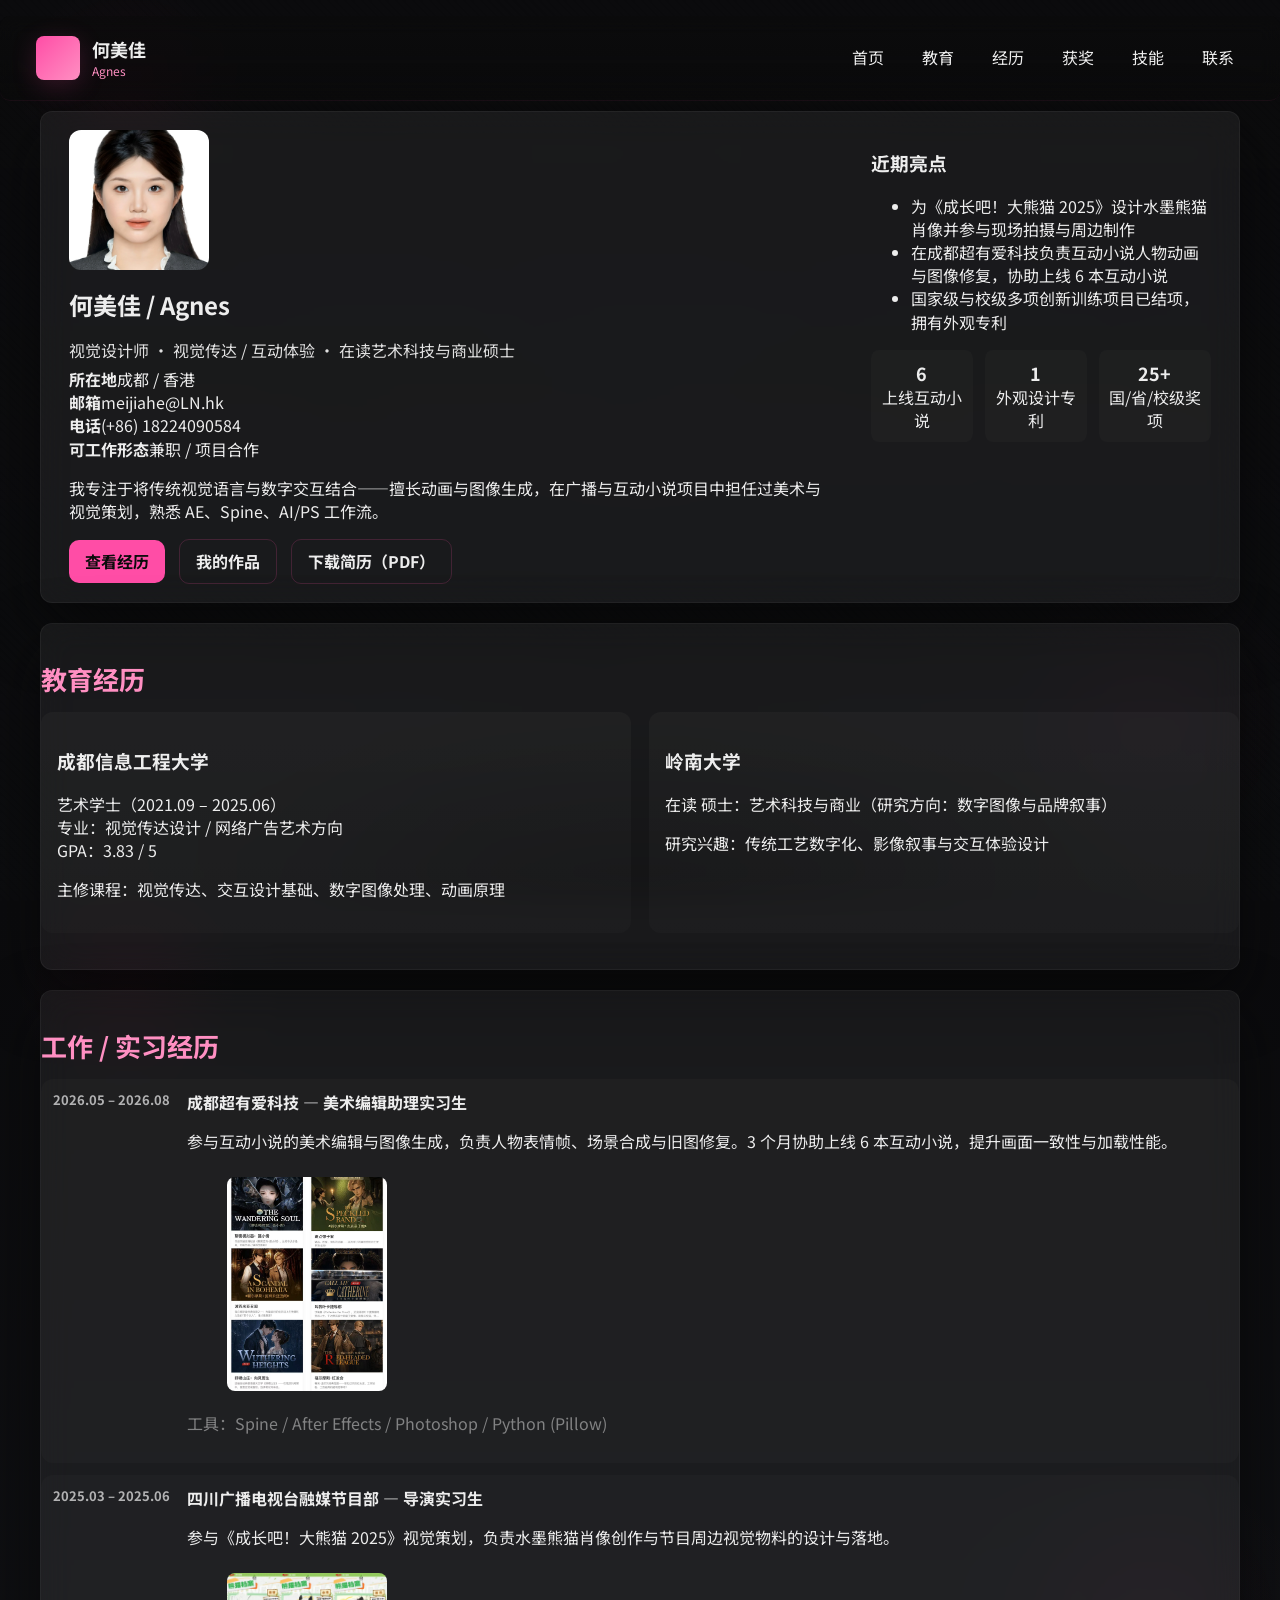
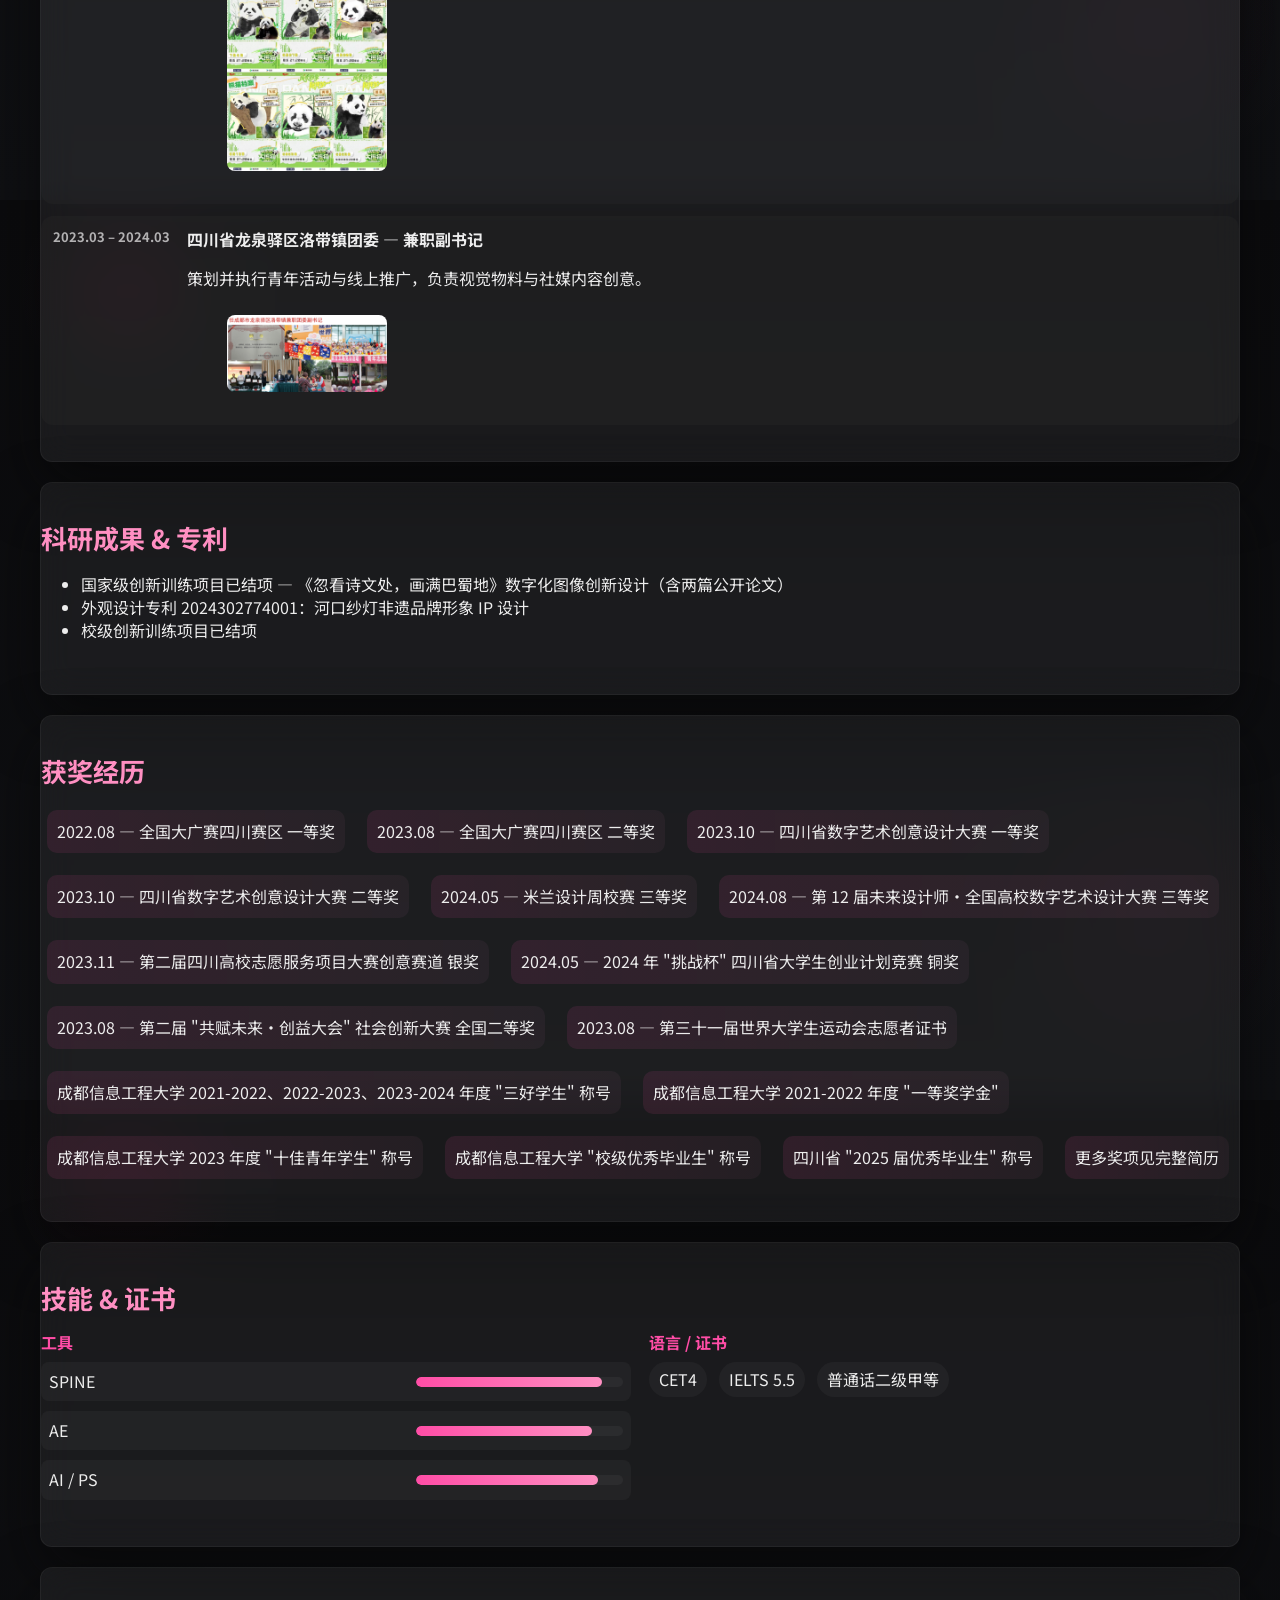
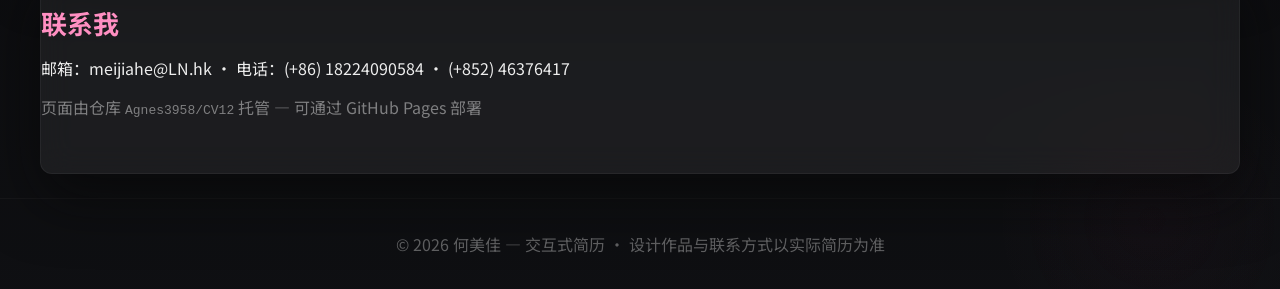
==== index.html @ 79cb4d9a "Update index.html" ====
<!doctype html>
<html lang="zh-CN">
<head>
  <meta charset="utf-8" />
  <meta name="viewport" content="width=device-width,initial-scale=1" />
  <title>何美佳 / Agnes — 交互式简历</title>
  <meta name="description" content="何美佳 / Agnes 的个人交互式简历网页" />
  <!-- Google Fonts: distinctive heading + Chinese-friendly body -->
  <link href="https://fonts.googleapis.com/css2?family=Playfair+Display:wght@400;700&family=Noto+Sans+SC:wght@300;400;700&display=swap" rel="stylesheet">
  <link rel="stylesheet" href="css/styles.css">
</head>
<body>
  <header class="site-header">
    <nav class="nav" id="topNav">
      <div class="brand">
        <div class="brand-mark"></div>
        <div class="brand-name">何美佳 <span class="sub">Agnes</span></div>
      </div>
      <ul class="nav-links">
        <li><a href="#hero">首页</a></li>
        <li><a href="#education">教育</a></li>
        <li><a href="#experience">经历</a></li>
        <li><a href="#awards">获奖</a></li>
        <li><a href="#skills">技能</a></li>
        <li><a href="#contact">联系</a></li>
      </ul>
    </nav>
  </header>

  <main>
    <!-- HERO / PROFILE -->
    <section id="hero" class="hero container">
      <div class="hero-left profile-card">
        <div class="avatar-wrap">
        <picture> <source srcset="assets/images/IMG_1559.JPG" type="image/jpeg"> <img src="assets/images/IMG_1559.JPG" alt="何美佳 头像" style="width:140px;height:140px;object-fit:cover;border-radius:12px;display:block;" loading="lazy"> </picture>  
        </div>

        <div class="profile-info">
          <h1 class="reveal-hero">何美佳 <span class="eng">/ Agnes</span></h1>
          <p class="lead">视觉设计师 · 视觉传达 / 互动体验 · 在读艺术科技与商业硕士</p>

          <div class="quick-facts">
            <div><strong>所在地</strong><span>成都 / 香港</span></div>
            <div><strong>邮箱</strong><span>meijiahe@LN.hk</span></div>
            <div><strong>电话</strong><span>(+86) 18224090584</span></div>
            <div><strong>可工作形态</strong><span>兼职 / 项目合作</span></div>
          </div>

          <p class="summary">我专注于将传统视觉语言与数字交互结合——擅长动画与图像生成，在广播与互动小说项目中担任过美术与视觉策划，熟悉 AE、Spine、AI/PS 工作流。</p>

          <div class="cta">
            <a href="#experience" class="btn">查看经历</a>
            <a href="#projects" class="btn btn-ghost">我的作品</a>
            <a class="btn btn-ghost" href="assets/何美佳_CV.pdf" download>下载简历（PDF）</a>
          </div>
        </div>
      </div>

      <div class="hero-right highlights">
        <div class="highlight-card">
          <h3>近期亮点</h3>
          <ul>
            <li>为《成长吧！大熊猫 2025》设计水墨熊猫肖像并参与现场拍摄与周边制作</li>
            <li>在成都超有爱科技负责互动小说人物动画与图像修复，协助上线 6 本互动小说</li>
            <li>国家级与校级多项创新训练项目已结项，拥有外观专利</li>
          </ul>
        </div>

        <div class="metrics">
          <div class="metric"><div class="num">6</div><div class="label">上线互动小说</div></div>
          <div class="metric"><div class="num">1</div><div class="label">外观设计专利</div></div>
          <div class="metric"><div class="num">25+</div><div class="label">国/省/校级奖项</div></div>
        </div>
      </div>
    </section>

    <!-- Education -->
    <section id="education" class="section container reveal">
      <h2>教育经历</h2>
      <div class="grid-2">
        <article class="card">
          <h3>成都信息工程大学</h3>
          <p>艺术学士（2021.09 – 2025.06）<br>专业：视觉传达设计 / 网络广告艺术方向<br>GPA：3.83 / 5</p>
          <p>主修课程：视觉传达、交互设计基础、数字图像处理、动画原理</p>
        </article>

        <article class="card">
          <h3>岭南大学</h3>
          <p>在读 硕士：艺术科技与商业（研究方向：数字图像与品牌叙事）</p>
          <p>研究兴趣：传统工艺数字化、影像叙事与交互体验设计</p>
        </article>
      </div>
    </section>

    <!-- Experience -->
    <section id="experience" class="section container reveal">
      <h2>工作 / 实习经历</h2>
      <div class="timeline">
        <div class="timeline-item">
          <div class="time">2026.05 – 2026.08</div>
          <div class="content">
            <h4>成都超有爱科技 — 美术编辑助理实习生</h4>
            <p>参与互动小说的美术编辑与图像生成，负责人物表情帧、场景合成与旧图修复。3 个月协助上线 6 本互动小说，提升画面一致性与加载性能。</p>
            <figure class="thumb"><img src="assets/images/互动小说.jpg" alt="互动小说展示图"></figure>
            <p class="muted">工具：Spine / After Effects / Photoshop / Python (Pillow)</p>
          </div>
        </div>

        <div class="timeline-item">
          <div class="time">2025.03 – 2025.06</div>
          <div class="content">
            <h4>四川广播电视台融媒节目部 — 导演实习生</h4>
            <p>参与《成长吧！大熊猫 2025》视觉策划，负责水墨熊猫肖像创作与节目周边视觉物料的设计与落地。</p>
            <figure class="thumb"><img src="assets/images/部分宣传图.JPG" alt="水墨熊猫展示图"></figure>
          </div>
        </div>

        <div class="timeline-item">
          <div class="time">2023.03 – 2024.03</div>
          <div class="content">
            <h4>四川省龙泉驿区洛带镇团委 — 兼职副书记</h4>
            <p>策划并执行青年活动与线上推广，负责视觉物料与社媒内容创意。</p>
            <figure class="thumb"><img src="assets/images/awards/龙泉驿区兼职团委副书记.png" alt="工作展示图"></figure>
          </div>
        </div>
      </div>
    </section>

    <!-- Research & Patents -->
    <section id="research" class="section container reveal">
      <h2>科研成果 & 专利</h2>
      <ul>
        <li>国家级创新训练项目已结项 — 《忽看诗文处，画满巴蜀地》数字化图像创新设计（含两篇公开论文）</li>
        <li>外观设计专利 2024302774001：河口纱灯非遗品牌形象 IP 设计</li>
        <li>校级创新训练项目已结项</li>
      </ul>
    </section>

    <!-- Awards -->
    <section id="awards" class="section container reveal">
      <h2>获奖经历</h2>
      <div class="awards-grid"> 
        <div class="award" data-img="assets/images/awards/awards-大广赛一等奖证书.jpg" tabindex="0"> 2022.08 — 全国大广赛四川赛区 一等奖 <div class="award-tooltip" aria-hidden="true"><img src="" alt="大广赛一等奖证书" loading="lazy"></div> </div> 
        <div class="award" data-img="assets/images/awards/awards-大广赛二等奖.jpg" tabindex="0"> 2023.08 — 全国大广赛四川赛区 二等奖 <div class="award-tooltip" aria-hidden="true"><img src="" alt="大广赛二等奖" loading="lazy"></div> </div>
        <div class="award" data-img="assets/images/awards/awards-四川省数字艺术大赛一等奖.jpg" tabindex="0"> 2023.10 — 四川省数字艺术创意设计大赛 一等奖 <div class="award-tooltip" aria-hidden="true"><img src="" alt="四川省数字艺术大赛一等奖" loading="lazy"></div> </div> 
        <div class="award" data-img="assets/images/awards/awards-四川省数字艺术大赛二等奖.jpg" tabindex="0"> 2023.10 — 四川省数字艺术创意设计大赛 二等奖 <div class="award-tooltip" aria-hidden="true"><img src="" alt="四川省数字艺术大赛二等奖" loading="lazy"></div> </div> 
        <div class="award" data-img="assets/images/awards/awards-米兰设计周.jpg" tabindex="0"> 2024.05 — 米兰设计周校赛 三等奖 <div class="award-tooltip" aria-hidden="true"><img src="" alt="米兰设计周 三等奖" loading="lazy"></div> </div> 
        <div class="award" data-img="assets/images/awards/awards-NCDA.jpg" tabindex="0"> 2024.08 — 第 12 届未来设计师・全国高校数字艺术设计大赛 三等奖 <div class="award-tooltip" aria-hidden="true"><img src="" alt="未来设计师 大赛证书" loading="lazy"></div> </div> 
        <div class="award" data-img="assets/images/awards/awards-志愿服务比赛.jpg" tabindex="0"> 2023.11 — 第二届四川高校志愿服务项目大赛创意赛道 银奖 <div class="award-tooltip" aria-hidden="true"><img src="" alt="志愿服务比赛" loading="lazy"></div> </div> 
        <div class="award" data-img="assets/images/awards/awards-2024 年 挑战杯.jpg" tabindex="0"> 2024.05 — 2024 年 "挑战杯" 四川省大学生创业计划竞赛 铜奖 <div class="award-tooltip" aria-hidden="true"><img src="" alt="挑战杯 铜奖" loading="lazy"></div> </div> 
        <div class="award" data-img="assets/images/awards/awards-第二届 共赋未来・创益大会 社会创新大赛.png" tabindex="0"> 2023.08 — 第二届 "共赋未来・创益大会" 社会创新大赛 全国二等奖 <div class="award-tooltip" aria-hidden="true"><img src="" alt="共赋未来 创益大会" loading="lazy"></div> </div> 
        <div class="award" data-img="assets/images/awards/awards-第三十一届世界大学生运动会志愿者证书.jpg" tabindex="0"> 2023.08 — 第三十一届世界大学生运动会志愿者证书 <div class="award-tooltip" aria-hidden="true"><img src="" alt="世界大学生运动会 志愿者证书" loading="lazy"></div> </div> 
        <div class="award" data-img="assets/images/awards/awards-2021-2022三好学生.jpg" tabindex="0"> 成都信息工程大学 2021-2022、2022-2023、2023-2024 年度 "三好学生" 称号 <div class="award-tooltip" aria-hidden="true"><img src="" alt="三好学生 证书" loading="lazy"></div> </div> 
        <div class="award" data-img="assets/images/awards/awards-2021-2022一等奖学金.jpg" tabindex="0"> 成都信息工程大学 2021-2022 年度 "一等奖学金" <div class="award-tooltip" aria-hidden="true"><img src="" alt="一等奖学金 证书" loading="lazy"></div> </div> 
        <div class="award" data-img="assets/images/awards/awards-青春榜样.jpg" tabindex="0"> 成都信息工程大学 2023 年度 "十佳青年学生" 称号 <div class="award-tooltip" aria-hidden="true"><img src="" alt="十佳青年学生" loading="lazy"></div> </div> 
        <div class="award" data-img="assets/images/awards/校级优秀毕业生.jpg" tabindex="0"> 成都信息工程大学 "校级优秀毕业生" 称号 <div class="award-tooltip" aria-hidden="true"><img src="" alt="校级优秀毕业生" loading="lazy"></div> </div> 
        <div class="award" data-img="assets/images/awards/awards-四川省优秀大学毕业生.jpg" tabindex="0"> 四川省 "2025 届优秀毕业生" 称号 <div class="award-tooltip" aria-hidden="true"><img src="" alt="四川省优秀毕业生" loading="lazy"></div> </div> 
        <div class="award">更多奖项见完整简历</div> </div>
      </div>
    </section>

    <!-- Skills -->
    <section id="skills" class="section container reveal">
      <h2>技能 & 证书</h2>
      <div class="skills">
        <div class="skill">
          <div class="skill-header"><span>工具</span></div>
          <div class="skill-list">
            <div class="skill-item">SPINE <div class="bar" data-value="90"></div></div>
            <div class="skill-item">AE <div class="bar" data-value="85"></div></div>
            <div class="skill-item">AI / PS <div class="bar" data-value="88"></div></div>
          </div>
        </div>

        <div class="skill">
          <div class="skill-header"><span>语言 / 证书</span></div>
          <div class="skill-list tags">
            <span class="tag">CET4</span>
            <span class="tag">IELTS 5.5</span>
            <span class="tag">普通话二级甲等</span>
          </div>
        </div>
      </div>
    </section>

    <!-- Contact -->
    <section id="contact" class="section container reveal">
      <h2>联系我</h2>
      <p>邮箱：meijiahe@LN.hk • 电话：(+86) 18224090584 • (+852) 46376417</p>
      <p class="muted">页面由仓库 <code>Agnes3958/CV12</code> 托管 — 可通过 GitHub Pages 部署</p>
    </section>
  </main>

  <footer class="site-footer">
    <p>© 2026 何美佳 — 交互式简历 · 设计作品与联系方式以实际简历为准</p>
  </footer>

  <script src="js/main.js"></script>
</body>
</html>
---- css/styles.css ----
/* styles.css — base styles for Agnes3958/CV12 interactive resume
   Colors: 黑粉撞色主调
   Updated: Reduce large whitespace and stabilize timeline/section layout
*/
:root{
  /* base colors */
  --bg: linear-gradient(180deg,#0b0b0d 0%, #0f1013 100%);
  --pink:#FF4DA6;
  --pink-2:#FF8FC2;
  --muted:#EDEDED;
  --surface:rgba(15,15,15,0.55);
  --gap:18px; /* reduced gap */
  --container-width:1200px;
  /* intensified glass variables kept */
  --glass-blur: 16px;
  --glass-opacity: 0.06;
  --noise-opacity: 0.12;
  --vignette-alpha: 0.55;
}
*{box-sizing:border-box}
html,body{height:100%}
body{
  margin:0;
  font-family:'Noto Sans SC',system-ui,-apple-system,Segoe UI,Roboto,"Helvetica Neue",Arial;
  background: var(--bg), radial-gradient(circle at 10% 10%, rgba(255,77,166,0.035), transparent 8%), radial-gradient(circle at 90% 80%, rgba(255,143,194,0.025), transparent 12%);
  color:var(--muted);
  -webkit-font-smoothing:antialiased;
  -moz-osx-font-smoothing:grayscale;
  line-height:1.45;
  background-blend-mode:overlay,screen;
}
body::after{
  content:'';position:fixed;inset:0;pointer-events:none;z-index:0;
  background: radial-gradient(60% 50% at 50% 45%, rgba(255,255,255,0.02), transparent 30%),
              radial-gradient(100% 60% at 50% 100%, rgba(0,0,0,var(--vignette-alpha)), transparent 40%),
              linear-gradient(180deg, rgba(11,11,11,0.14), rgba(11,11,11,0.34));
  mix-blend-mode:overlay;opacity:1;
}
body::before{
  content:'';position:fixed;inset:0;pointer-events:none;z-index:1;
  background-image:repeating-linear-gradient(45deg, rgba(255,255,255,var(--noise-opacity)) 0 1px, transparent 1px 6px);
  opacity:0.98;mix-blend-mode:overlay;filter:blur(0.8px);
}
/* reduce overall container spacing to avoid long gaps */
.container{
  max-width:var(--container-width);margin:20px auto;padding:28px;position:relative;z-index:2;
  background: rgba(255,255,255,var(--glass-opacity));
  -webkit-backdrop-filter: blur(var(--glass-blur));
  backdrop-filter: blur(var(--glass-blur));
  border: 1px solid rgba(255,255,255,0.05);
  border-radius:12px;
  box-shadow: 0 24px 60px rgba(7,7,7,0.60);
}
.site-header{position:sticky;top:16px;z-index:30;background:linear-gradient(180deg,rgba(11,11,11,0.56),rgba(11,11,11,0.36));-webkit-backdrop-filter: blur(10px);backdrop-filter: blur(10px);border-bottom:1px solid rgba(255,77,166,0.06);margin:6px 0;border-radius:10px;padding:8px 12px}
.nav{display:flex;align-items:center;justify-content:space-between;padding:12px 24px}
.brand{display:flex;align-items:center;gap:12px}
.brand-mark{width:44px;height:44px;border-radius:8px;background:linear-gradient(135deg,var(--pink),var(--pink-2));box-shadow:0 6px 26px rgba(255,77,166,0.18)}
.brand-name{font-weight:700;font-size:18px}
.brand .sub{display:block;font-size:12px;color:var(--pink-2);font-weight:400}
.nav-links{display:flex;gap:18px;list-style:none;margin:0;padding:0}
.nav-links a{color:var(--muted);text-decoration:none;padding:8px 10px;border-radius:6px}
.nav-links a:hover, .nav-links a:focus{background:rgba(255,77,166,0.10);color:var(--pink)}
.hero{display:flex;align-items:flex-start;gap:36px;padding-top:18px;padding-bottom:18px}
.hero-left{flex:1}
.hero-right{width:340px;flex:0 0 340px}
.hero-right .highlight-card{margin-bottom:14px}
.hero-right .metrics{display:flex;gap:12px;justify-content:space-between}
.hero-right .metric{background:rgba(255,255,255,0.02);padding:10px;border-radius:8px;text-align:center}
.hero-right .metric .num{font-weight:700;font-size:18px}
.avatar-wrap{margin-bottom:12px}
.avatar-placeholder{width:140px;height:140px;border-radius:12px;display:flex;align-items:center;justify-content:center;background:linear-gradient(135deg,#222,#111);color:#fff;font-weight:700;font-size:32px;box-shadow:0 12px 36px rgba(0,0,0,0.45);border:1px solid rgba(255,255,255,0.04)}
.profile-info h1{margin:0 0 8px}
.lead{color:rgba(237,237,237,0.95);margin-bottom:6px}
.meta{color:rgba(237,237,237,0.72);font-size:14px}
.cta{margin-top:12px}
.btn{display:inline-block;margin-right:10px;padding:10px 16px;border-radius:10px;background:var(--pink);color:#0B0B0B;text-decoration:none;font-weight:700}
.btn-ghost{background:transparent;border:1px solid rgba(255,77,166,0.18);color:var(--muted)}
.section{padding:36px 0;border-top:1px solid rgba(255,255,255,0.035)}
h2{font-size:26px;margin:0 0 14px;color:var(--pink-2)}
.grid-2{display:grid;grid-template-columns:1fr 1fr;gap:18px}
.card{background:linear-gradient(180deg,rgba(255,255,255,0.03),rgba(255,255,255,0.014));padding:16px;border-radius:12px}
.timeline{display:flex;flex-direction:column;gap:12px}
.timeline-item{display:flex;gap:14px;padding:12px;border-radius:12px;background:rgba(255,255,255,0.02);align-items:flex-start}
.time{width:120px;color:rgba(255,255,255,0.66);font-weight:700;font-size:13px}
.content h4{margin:0 0 8px;color:var(--muted)}
.thumb img{width:160px;border-radius:8px;margin-top:8px}
.awards-grid{display:flex;flex-wrap:wrap;gap:10px}
.award{background:linear-gradient(90deg,rgba(255,77,166,0.10),rgba(255,143,194,0.05));padding:10px;border-radius:10px;color:var(--muted)}
.skills{display:flex;gap:18px;flex-wrap:wrap}
.skill{flex:1;min-width:200px}
.skill-header{font-weight:700;color:var(--pink);margin-bottom:8px}
.skill-item{margin-bottom:10px;background:rgba(255,255,255,0.04);padding:8px;border-radius:8px;display:flex;align-items:center;justify-content:space-between}
.skill-item .bar{width:36%;height:10px;background:rgba(255,255,255,0.04);border-radius:6px;overflow:hidden;position:relative}
.skill-item .bar::after{content:'';position:absolute;left:0;top:0;height:100%;width:0;background:linear-gradient(90deg,var(--pink),var(--pink-2));border-radius:6px;transition:width 800ms cubic-bezier(.2,.9,.2,1)}
.tags .tag{display:inline-block;padding:6px 10px;border-radius:999px;background:rgba(255,255,255,0.04);margin-right:8px;color:var(--muted)}
.muted{color:rgba(255,255,255,0.44)}
.site-footer{padding:18px;text-align:center;color:rgba(255,255,255,0.34);border-top:1px solid rgba(255,255,255,0.035);margin-top:24px}
/* reveal animation */
.reveal{opacity:0;transform:translateY(16px);transition:opacity 600ms ease,transform 600ms ease}
.reveal.visible{opacity:1;transform:none}
/* timeline content: avoid being forced to huge inline maxHeight
   (we cap JS-driven heights and set safe defaults here) */
.timeline-item .content{overflow:visible;max-height:none}
.timeline-item .content.expanded{max-height:none}
/* responsive: performance-friendly fallbacks */
@media(max-width:900px){
  .hero{flex-direction:column-reverse}
  .hero-right{width:220px}
  .grid-2{grid-template-columns:1fr}
  .nav-links{display:none}
  .container{ -webkit-backdrop-filter: blur(10px); backdrop-filter: blur(10px); padding:28px }
  body::before{ opacity:0.7 }
}
@media(max-width:600px){
  h1{font-size:32px}
  .hero-right{width:160px}
  .container{ -webkit-backdrop-filter: blur(4px); backdrop-filter: blur(4px); padding:20px }
  body::before{ display:none }
  body::after{ background: radial-gradient(60% 50% at 50% 45%, rgba(255,255,255,0.01), transparent 30%), radial-gradient(100% 60% at 50% 100%, rgba(0,0,0,0.36), transparent 40%), linear-gradient(180deg, rgba(11,11,11,0.10), rgba(11,11,11,0.20)); }
}
@media (prefers-reduced-motion: reduce){
  .reveal{transition:none}
}
.avatar-wrap{margin-bottom:18px}
.avatar-placeholder{
  width:160px;height:160px;border-radius:12px;
  display:flex;align-items:center;justify-content:center;
  background:linear-gradient(135deg,#222,#111);
  color:#fff;font-weight:700;font-size:36px;
  box-shadow:0 12px 36px rgba(0,0,0,0.45);
  border:1px solid rgba(255,255,255,0.04);
}
 /* timeline: CSS-driven expand/collapse / .timeline-item .content{ max-height: 0; overflow: hidden; transition: max-height 420ms ease, padding 320ms ease; padding-top: 0; padding-bottom: 0; } .timeline-item .content.expanded{ max-height: 1200px; / 根据内容可调 */ padding-top: 10px; padding-bottom: 10px; }
.avatar-img{ width:140px; height:140px; border-radius:12px; object-fit:cover; /* 裁切并保持不变形 */ display:block; box-shadow:0 12px 36px rgba(0,0,0,0.45); border:1px solid rgba(255,255,255,0.04); }
/* Award hover tooltip (basic) */ .award{ position:relative; cursor:default; display:inline-block; margin:6px; } .award-tooltip{ position:absolute; left:50%; bottom:calc(100% + 10px); transform:translateX(-50%); width:320px; max-width:90vw; background:#0b0b0d; border-radius:10px; padding:8px; box-shadow:0 12px 40px rgba(0,0,0,0.6); border:1px solid rgba(255,255,255,0.04); opacity:0; pointer-events:none; transition:opacity 180ms ease, transform 180ms ease; z-index:60; } .award-tooltip img{ width:100%; height:auto; display:block; border-radius:6px; object-fit:cover; } .award:hover .award-tooltip, .award:focus-within .award-tooltip, .award:focus .award-tooltip{ opacity:1; pointer-events:auto; transform:translateX(-50%) translateY(-6px); } @media(max-width:700px){ .award-tooltip{ position:fixed; left:50%; bottom:64px; transform:translateX(-50%); width:320px; max-width:92vw; } }
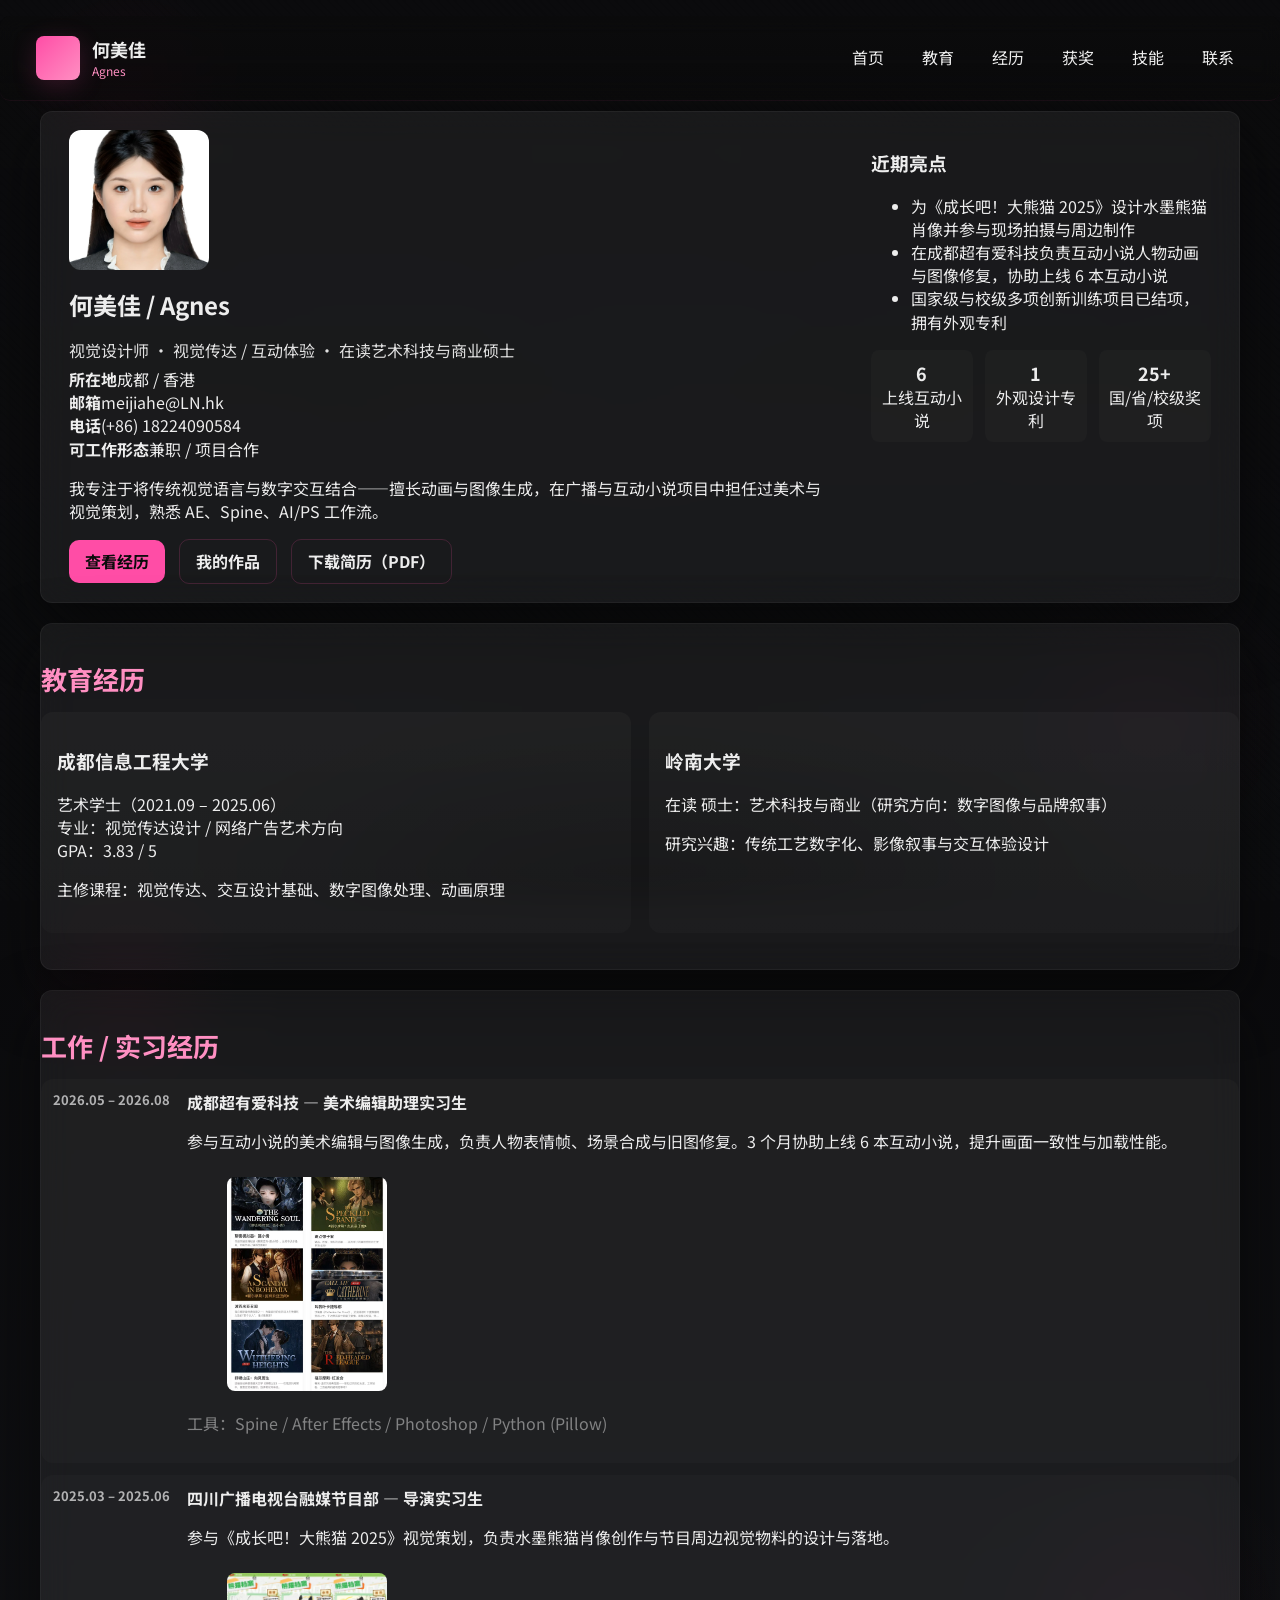
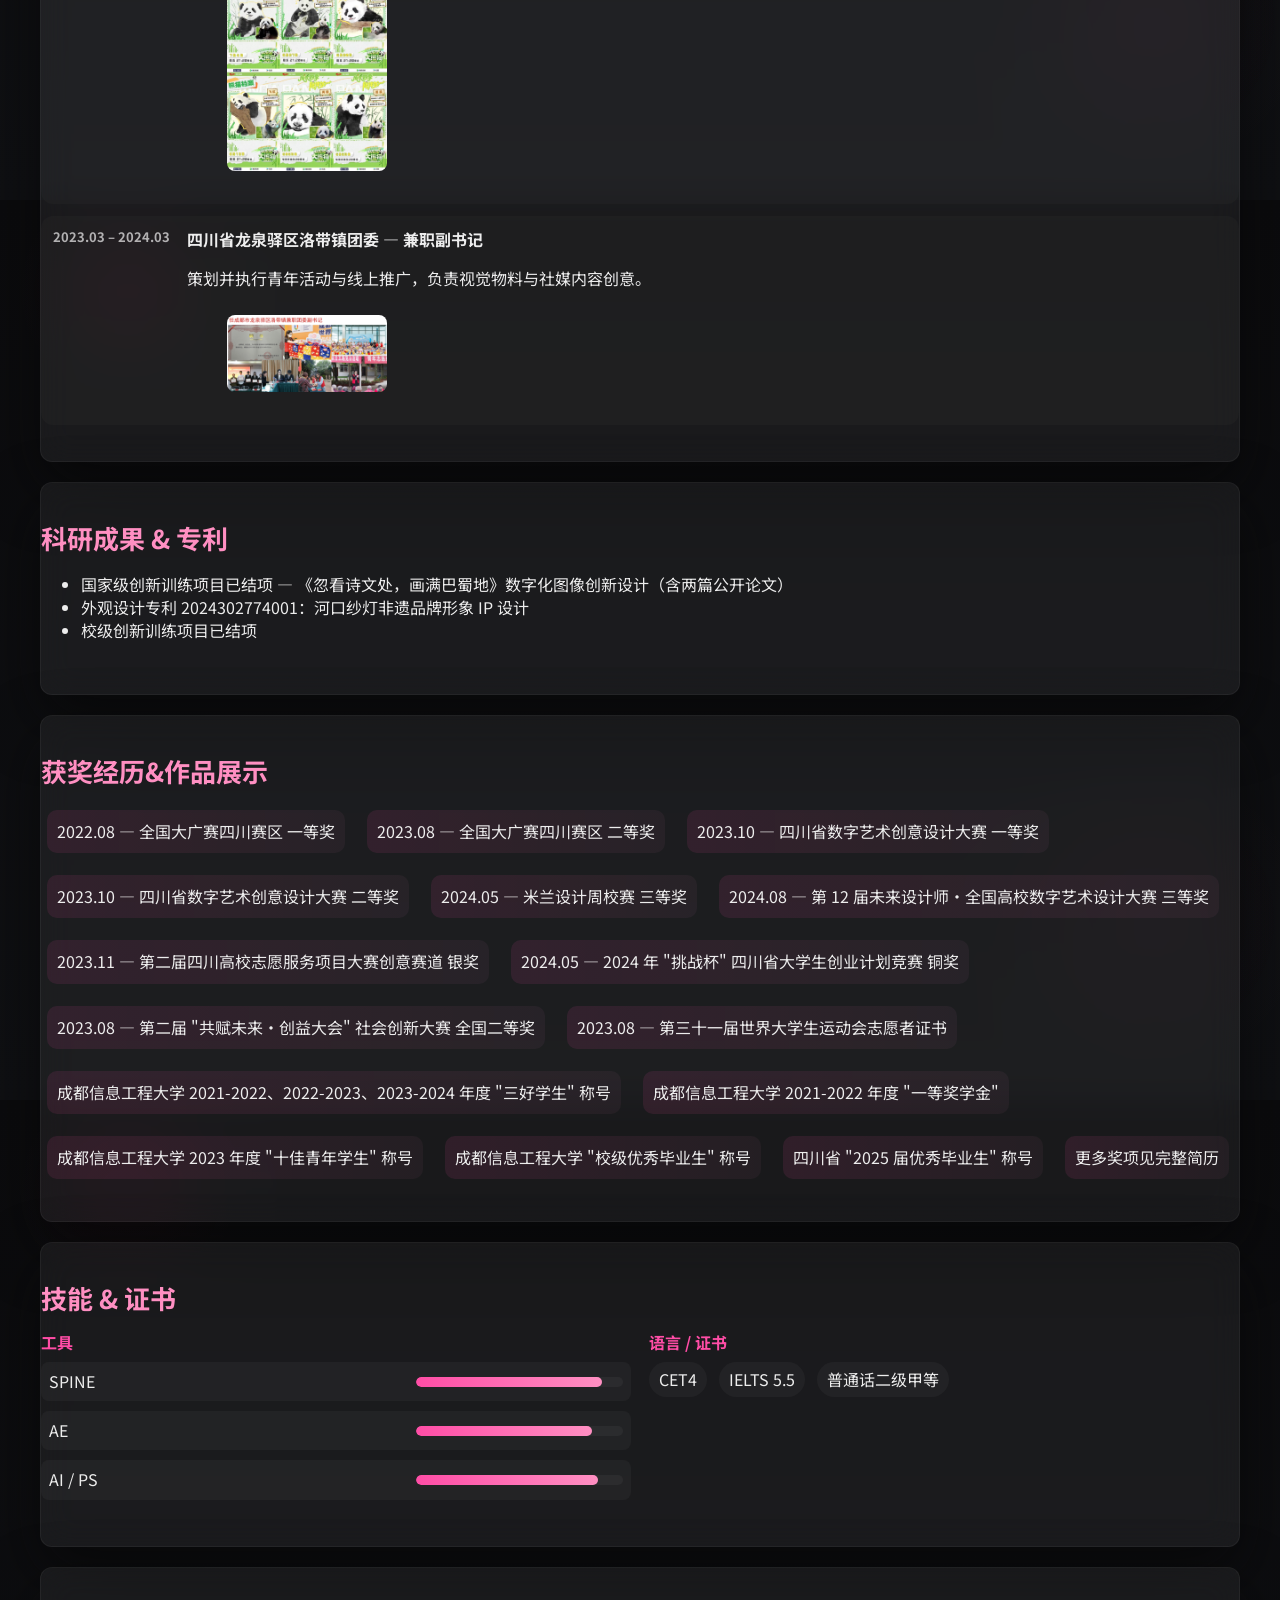
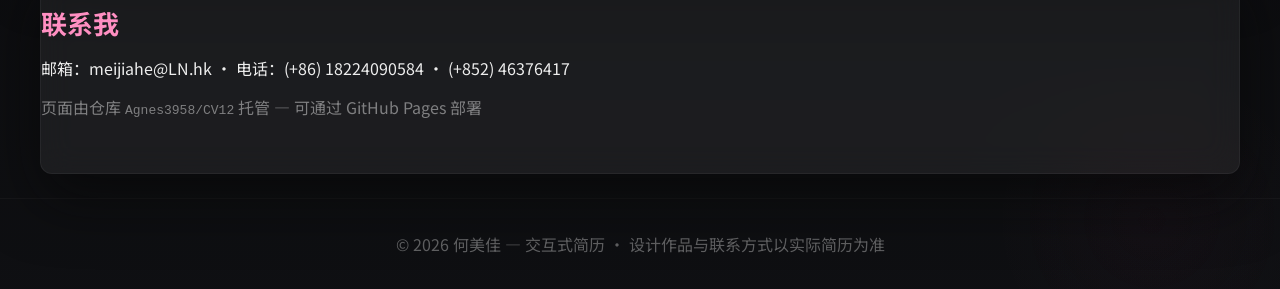
==== commit a03ef933: "Update index.html" ====
--- a/index.html
+++ b/index.html
@@ -138,7 +138,7 @@
 
     <!-- Awards -->
     <section id="awards" class="section container reveal">
-      <h2>获奖经历</h2>
+      <h2>获奖经历&作品展示</h2>
       <div class="awards-grid"> 
         <div class="award" data-img="assets/images/awards/awards-大广赛一等奖证书.jpg" tabindex="0"> 2022.08 — 全国大广赛四川赛区 一等奖 <div class="award-tooltip" aria-hidden="true"><img src="" alt="大广赛一等奖证书" loading="lazy"></div> </div> 
         <div class="award" data-img="assets/images/awards/awards-大广赛二等奖.jpg" tabindex="0"> 2023.08 — 全国大广赛四川赛区 二等奖 <div class="award-tooltip" aria-hidden="true"><img src="" alt="大广赛二等奖" loading="lazy"></div> </div>
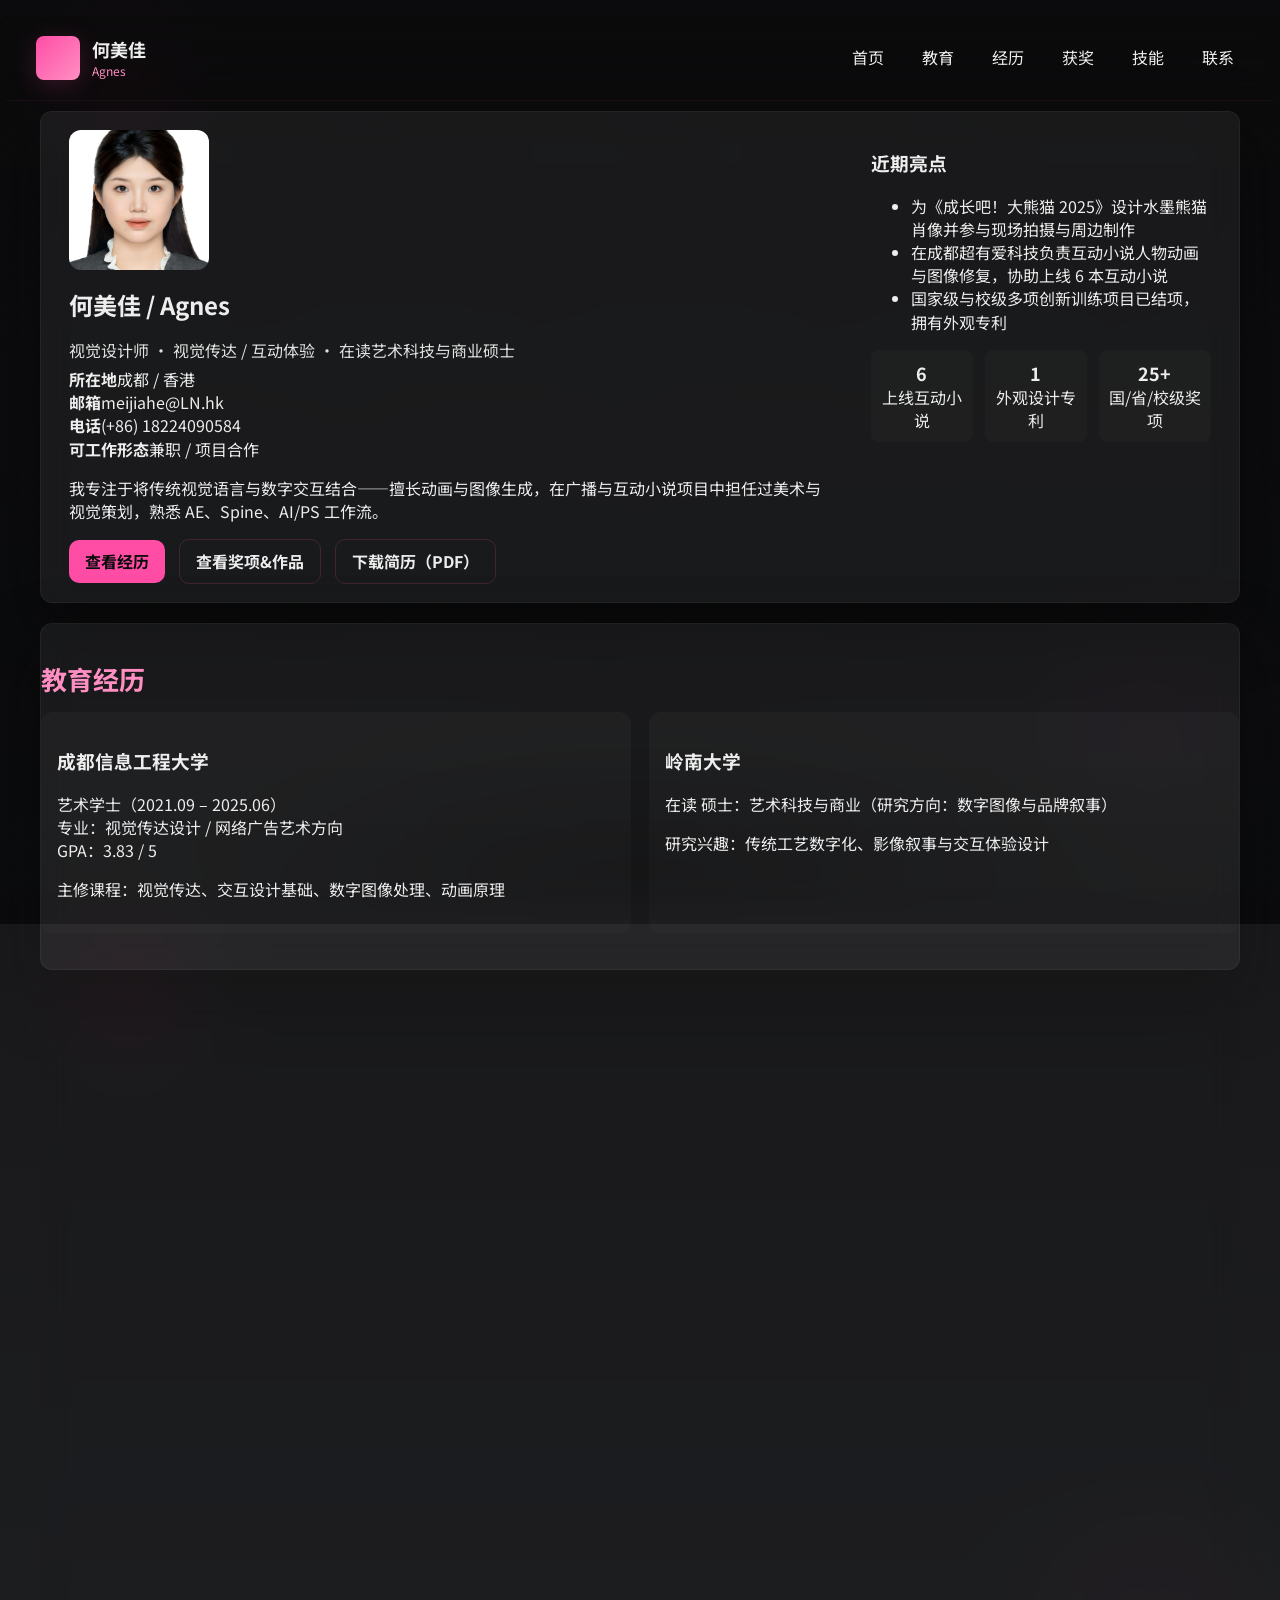
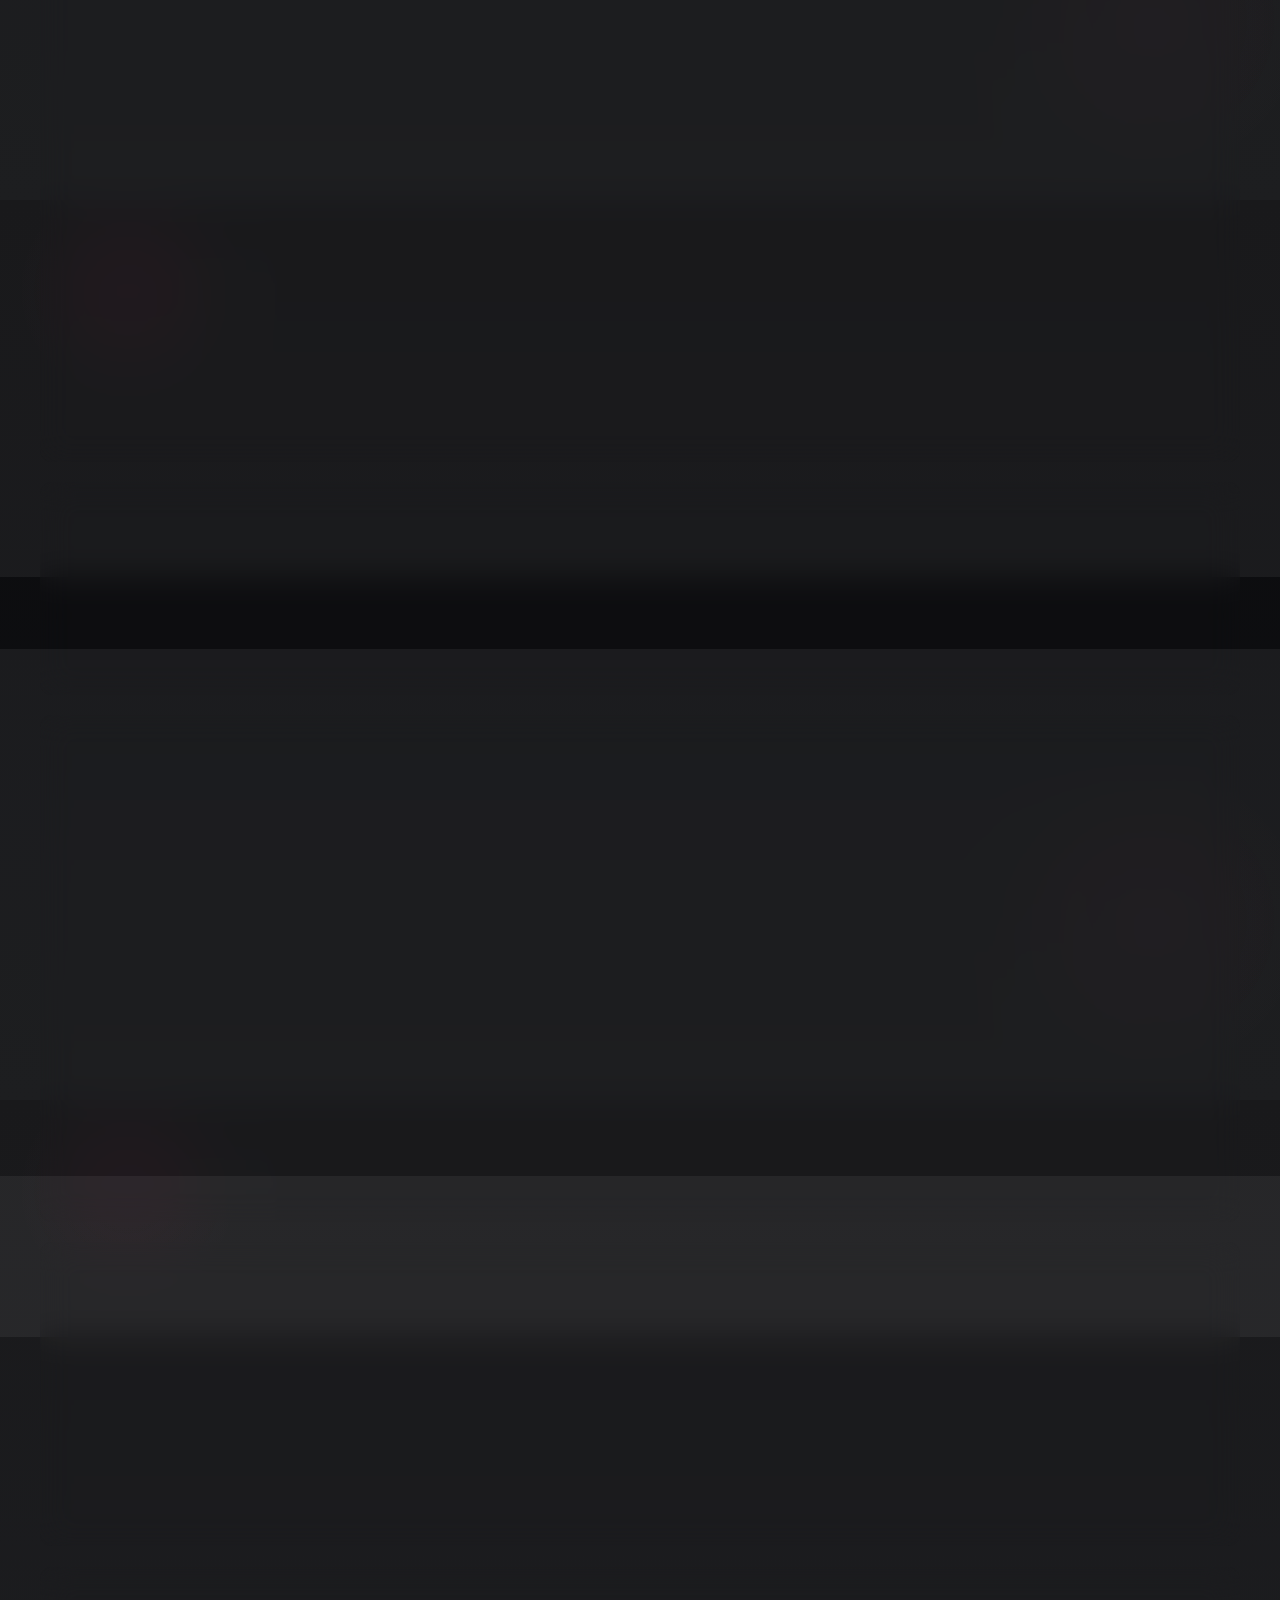
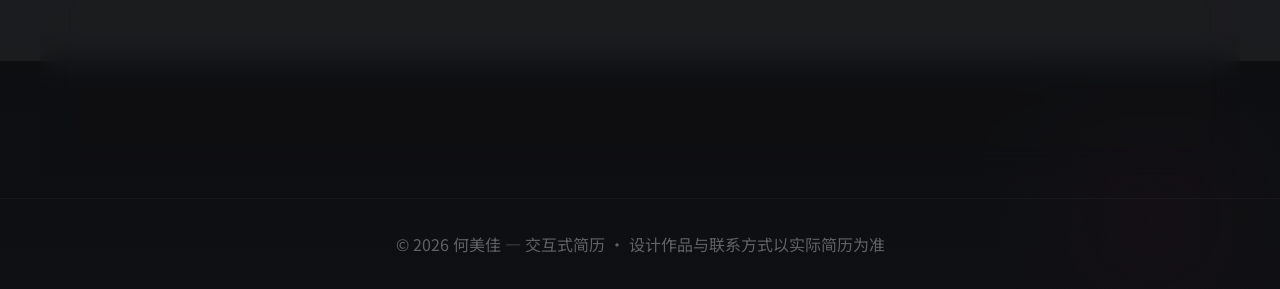
==== commit 6d333190: "Update index.html" ====
--- a/index.html
+++ b/index.html
@@ -50,7 +50,7 @@
 
           <div class="cta">
             <a href="#experience" class="btn">查看经历</a>
-            <a href="#projects" class="btn btn-ghost">我的作品</a>
+            <a href="#awards" class="btn btn-ghost">查看奖项&作品</a>
             <a class="btn btn-ghost" href="assets/何美佳_CV.pdf" download>下载简历（PDF）</a>
           </div>
         </div>
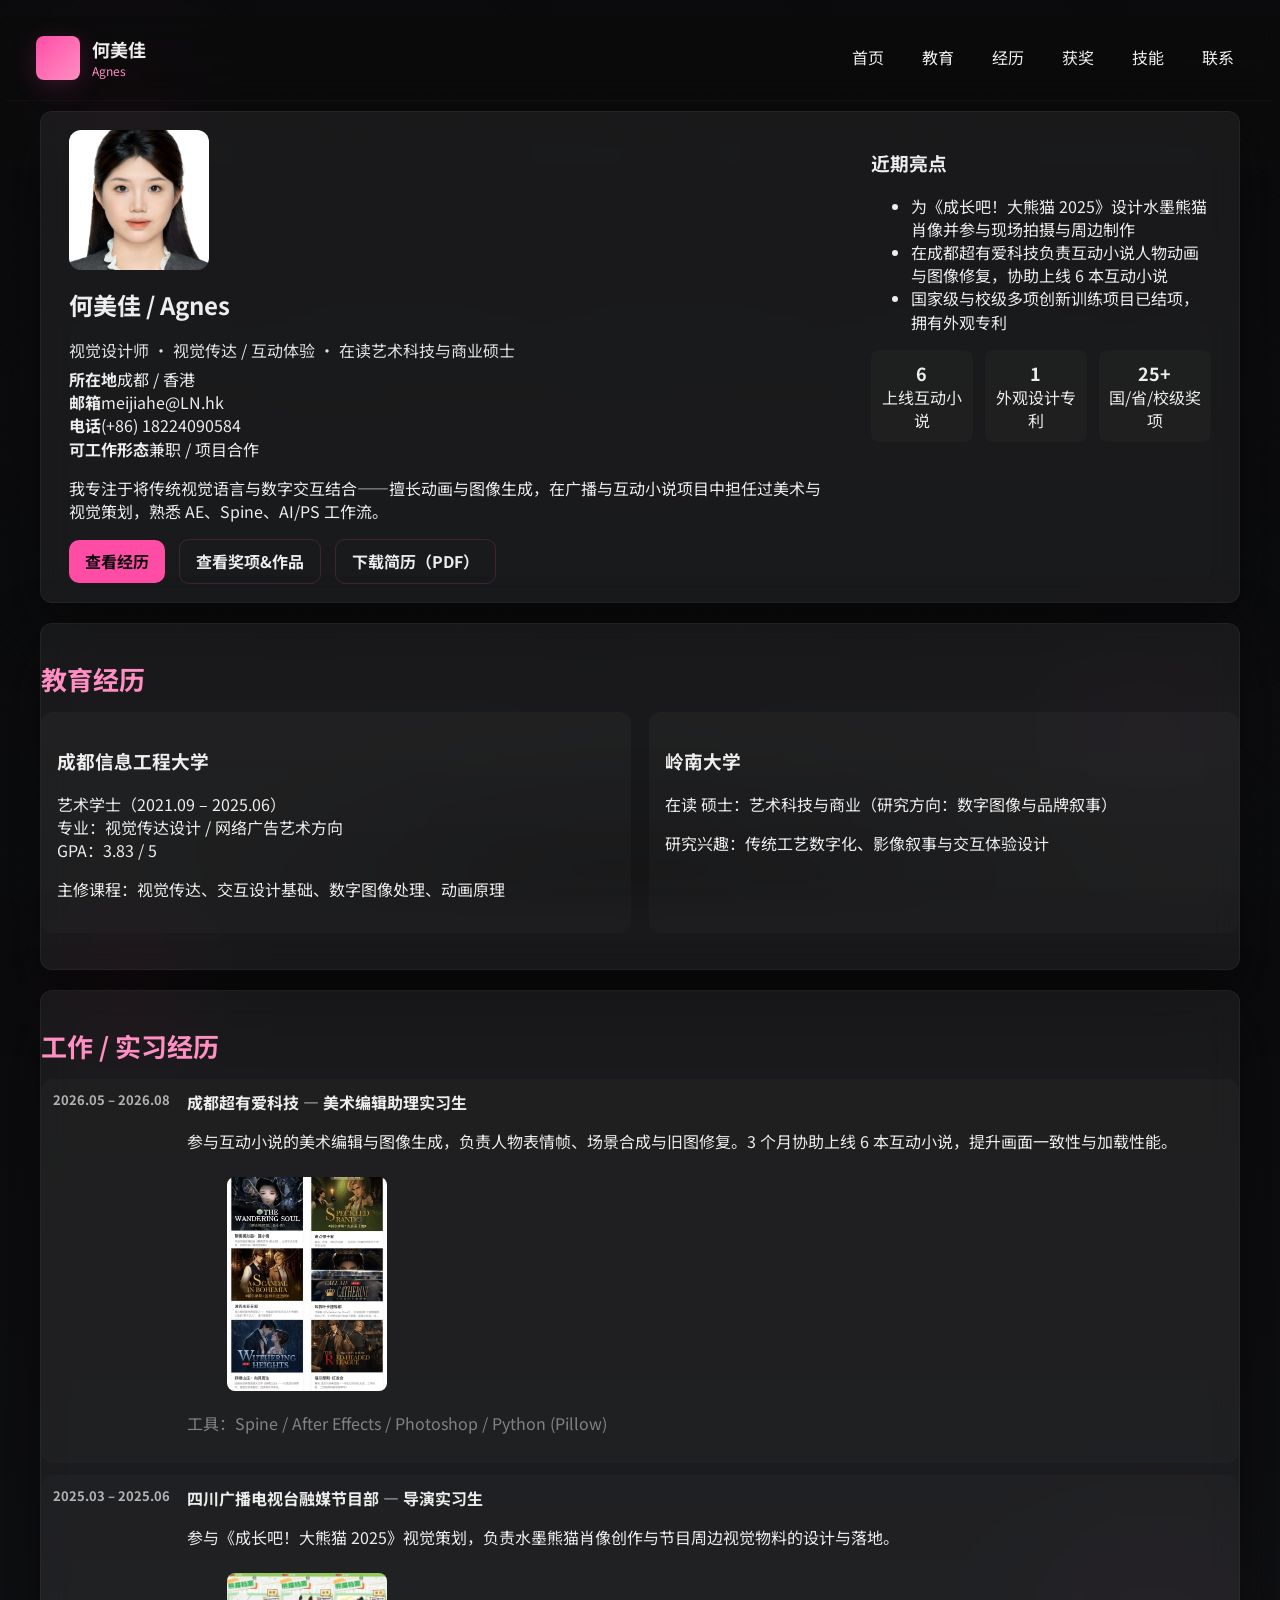
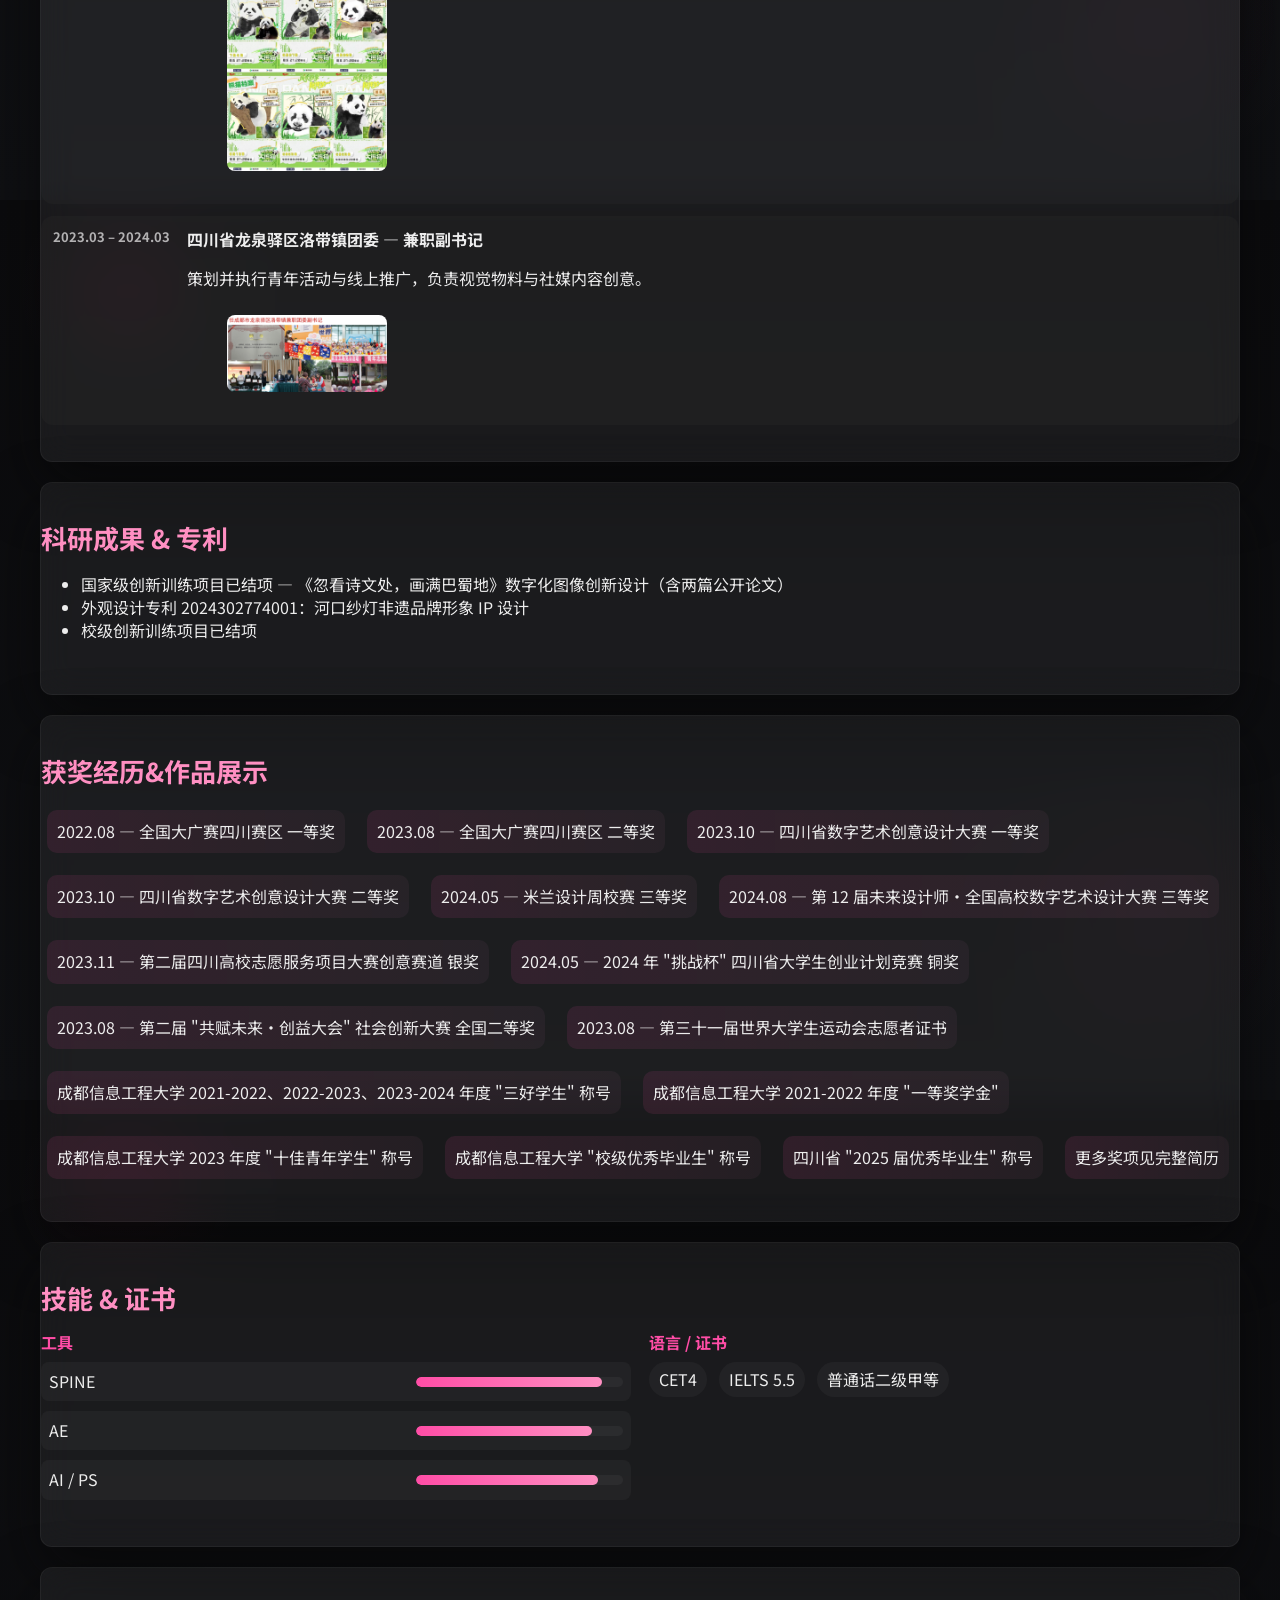
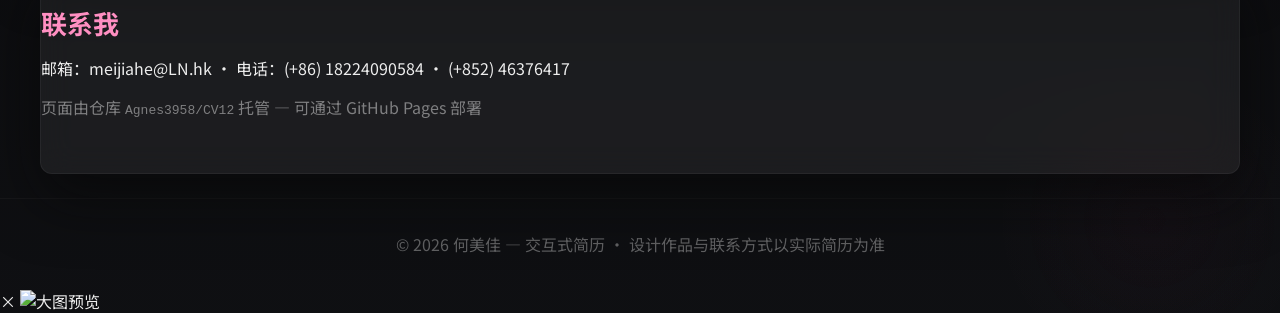
==== commit 6523bdd9: "Update index.html" ====
--- a/index.html
+++ b/index.html
@@ -196,5 +196,10 @@
   </footer>
 
   <script src="js/main.js"></script>
+  <!-- 图片放大弹窗 -->
+<div class="image-modal">
+  <span class="modal-close">&times;</span>
+  <img class="modal-img" src="" alt="大图预览">
+</div>
 </body>
 </html>
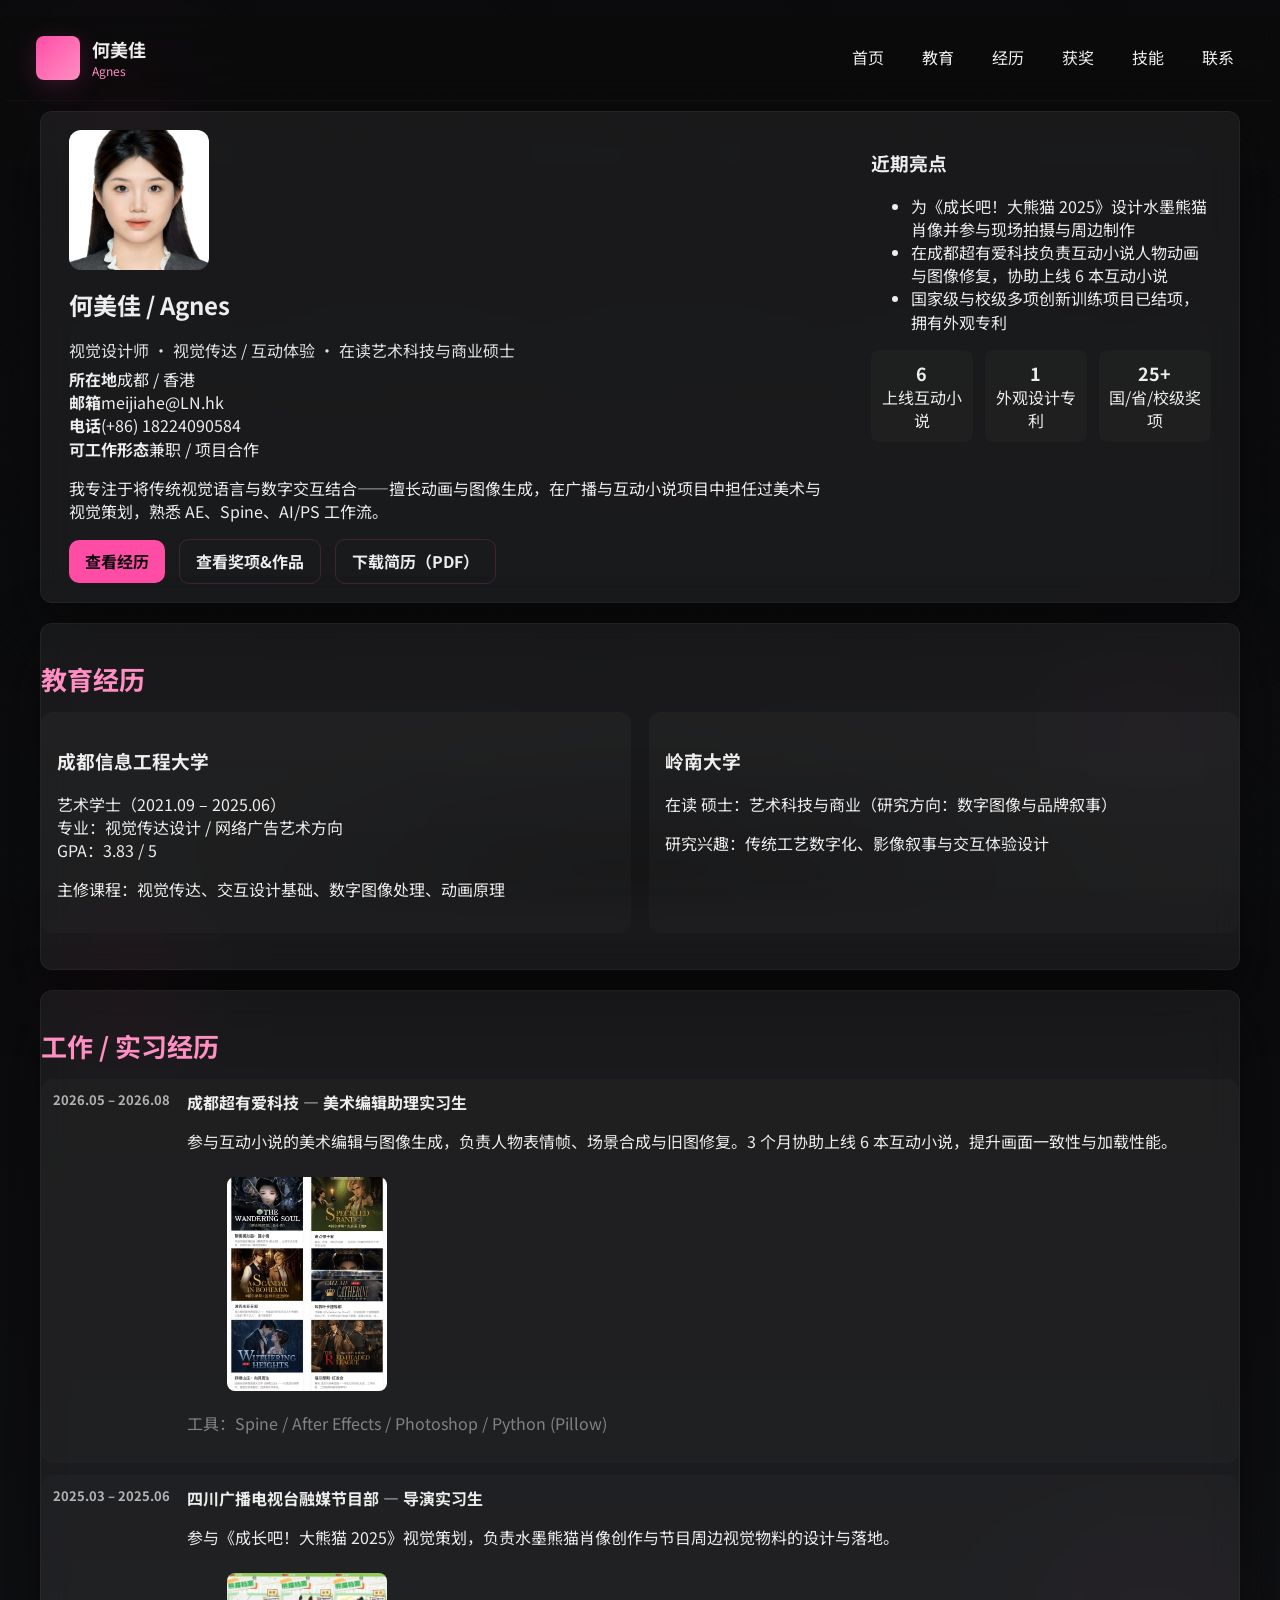
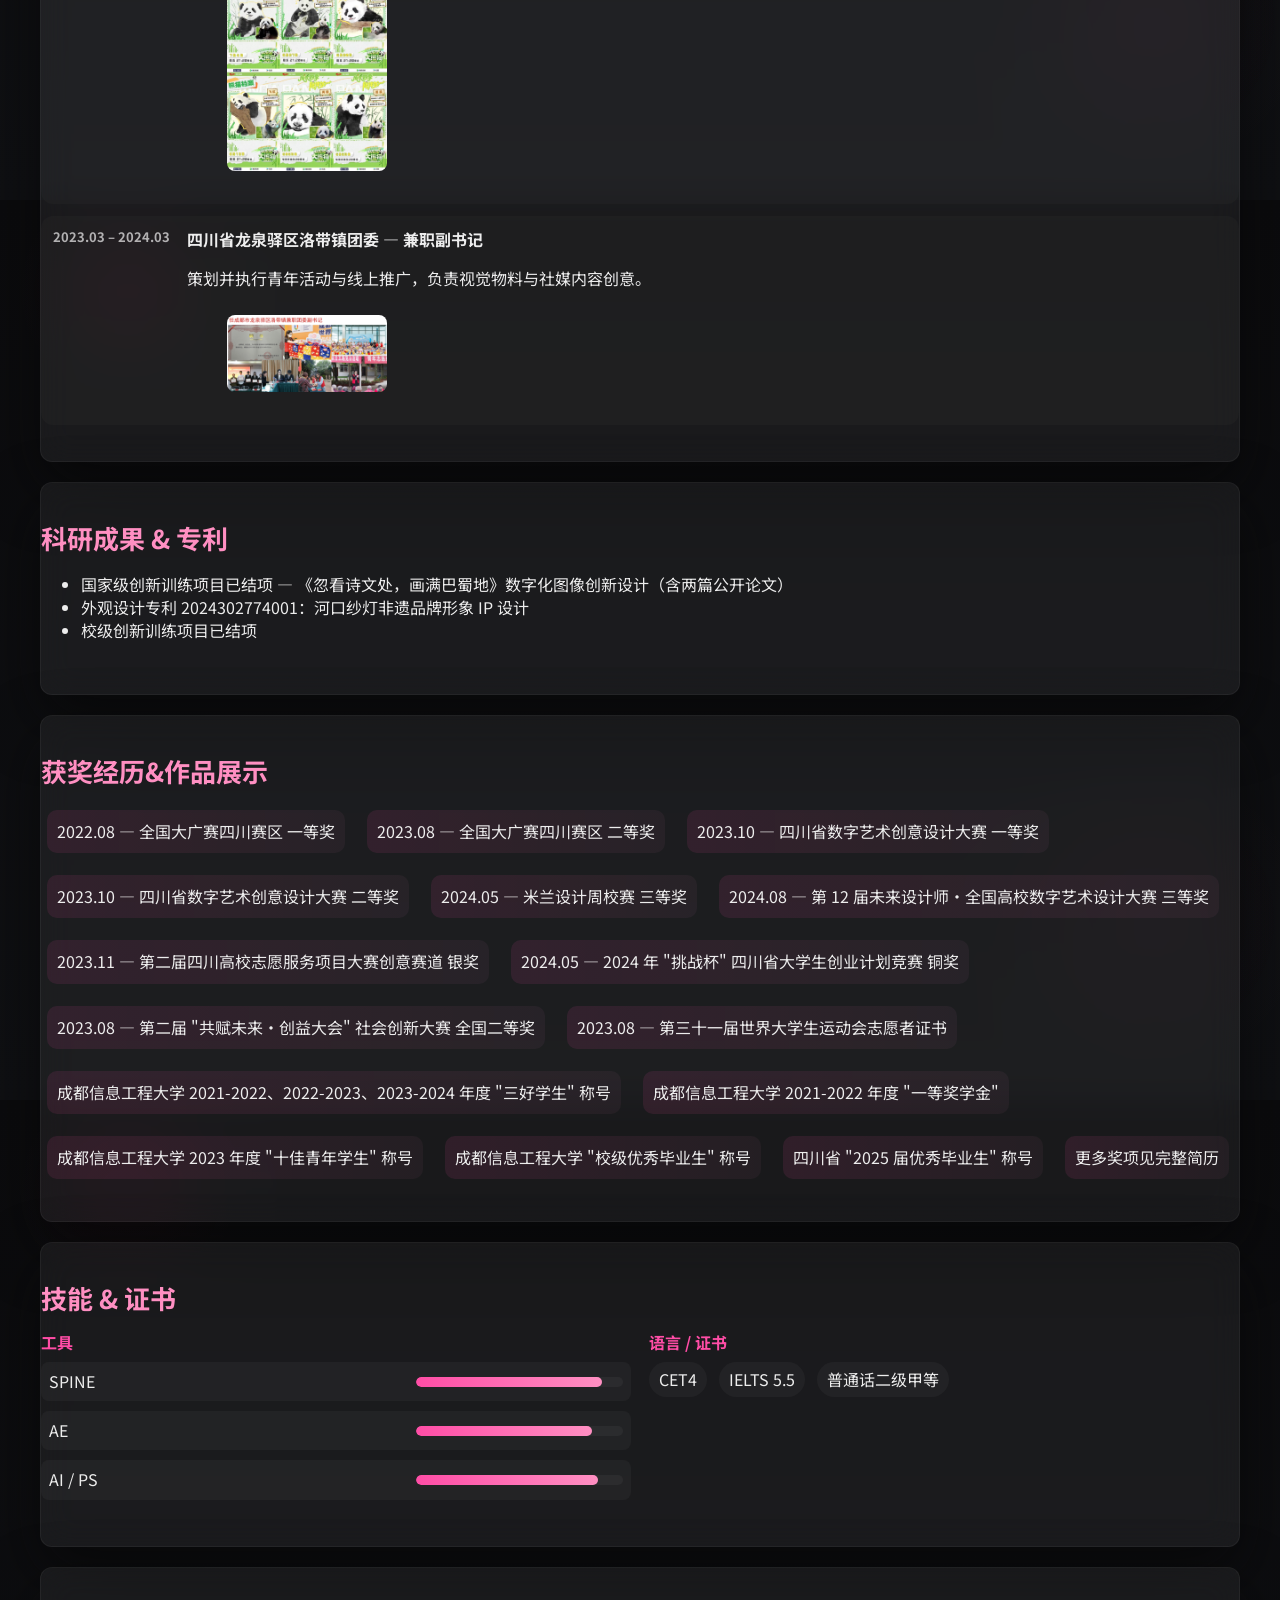
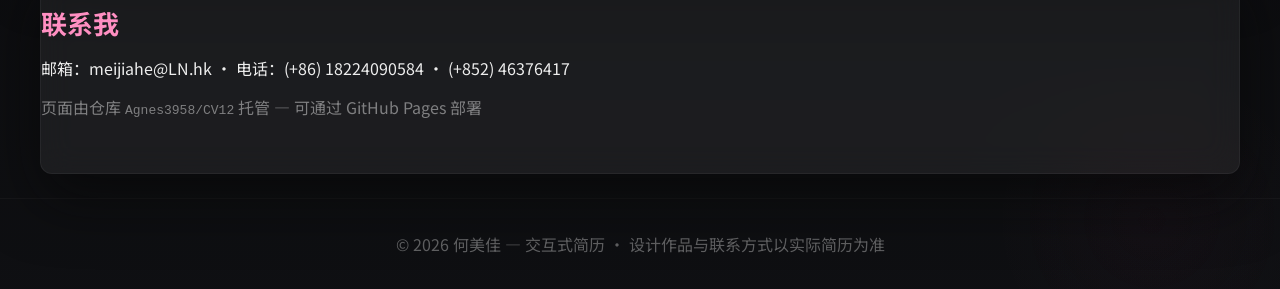
==== commit e50cd5e4: "Update index.html" ====
--- a/index.html
+++ b/index.html
@@ -101,7 +101,7 @@
           <div class="content">
             <h4>成都超有爱科技 — 美术编辑助理实习生</h4>
             <p>参与互动小说的美术编辑与图像生成，负责人物表情帧、场景合成与旧图修复。3 个月协助上线 6 本互动小说，提升画面一致性与加载性能。</p>
-            <figure class="thumb"><img src="assets/images/互动小说.jpg" alt="互动小说展示图"></figure>
+            <figure class="thumb"><img class="preview-img" src="assets/images/互动小说.jpg" alt="互动小说展示图"></figure>
             <p class="muted">工具：Spine / After Effects / Photoshop / Python (Pillow)</p>
           </div>
         </div>
@@ -111,7 +111,7 @@
           <div class="content">
             <h4>四川广播电视台融媒节目部 — 导演实习生</h4>
             <p>参与《成长吧！大熊猫 2025》视觉策划，负责水墨熊猫肖像创作与节目周边视觉物料的设计与落地。</p>
-            <figure class="thumb"><img src="assets/images/部分宣传图.JPG" alt="水墨熊猫展示图"></figure>
+            <figure class="thumb"><img class="preview-img" src="assets/images/部分宣传图.JPG" alt="水墨熊猫展示图"></figure>
           </div>
         </div>
 
@@ -120,7 +120,7 @@
           <div class="content">
             <h4>四川省龙泉驿区洛带镇团委 — 兼职副书记</h4>
             <p>策划并执行青年活动与线上推广，负责视觉物料与社媒内容创意。</p>
-            <figure class="thumb"><img src="assets/images/awards/龙泉驿区兼职团委副书记.png" alt="工作展示图"></figure>
+            <figure class="thumb"><img class="preview-img" src="assets/images/awards/龙泉驿区兼职团委副书记.png" alt="工作展示图"></figure>
           </div>
         </div>
       </div>
--- a/css/styles.css
+++ b/css/styles.css
@@ -133,3 +133,33 @@
  /* timeline: CSS-driven expand/collapse / .timeline-item .content{ max-height: 0; overflow: hidden; transition: max-height 420ms ease, padding 320ms ease; padding-top: 0; padding-bottom: 0; } .timeline-item .content.expanded{ max-height: 1200px; / 根据内容可调 */ padding-top: 10px; padding-bottom: 10px; }
 .avatar-img{ width:140px; height:140px; border-radius:12px; object-fit:cover; /* 裁切并保持不变形 */ display:block; box-shadow:0 12px 36px rgba(0,0,0,0.45); border:1px solid rgba(255,255,255,0.04); }
 /* Award hover tooltip (basic) */ .award{ position:relative; cursor:default; display:inline-block; margin:6px; } .award-tooltip{ position:absolute; left:50%; bottom:calc(100% + 10px); transform:translateX(-50%); width:320px; max-width:90vw; background:#0b0b0d; border-radius:10px; padding:8px; box-shadow:0 12px 40px rgba(0,0,0,0.6); border:1px solid rgba(255,255,255,0.04); opacity:0; pointer-events:none; transition:opacity 180ms ease, transform 180ms ease; z-index:60; } .award-tooltip img{ width:100%; height:auto; display:block; border-radius:6px; object-fit:cover; } .award:hover .award-tooltip, .award:focus-within .award-tooltip, .award:focus .award-tooltip{ opacity:1; pointer-events:auto; transform:translateX(-50%) translateY(-6px); } @media(max-width:700px){ .award-tooltip{ position:fixed; left:50%; bottom:64px; transform:translateX(-50%); width:320px; max-width:92vw; } }
+/* 图片放大弹窗 */
+.image-modal {
+  display: none; /* 默认隐藏 */
+  position: fixed;
+  z-index: 9999; /* 最高层级，盖过所有内容 */
+  left: 0;
+  top: 0;
+  width: 100vw;
+  height: 100vh;
+  background-color: rgba(0,0,0,0.85);
+  align-items: center;
+  justify-content: center;
+}
+.modal-img {
+  max-width: 90%;
+  max-height: 90%;
+  object-fit: contain;
+}
+.modal-close {
+  position: absolute;
+  top: 24px;
+  right: 36px;
+  color: white;
+  font-size: 40px;
+  font-weight: bold;
+  cursor: pointer;
+}
+.modal-close:hover {
+  color: #ff88bb;
+}
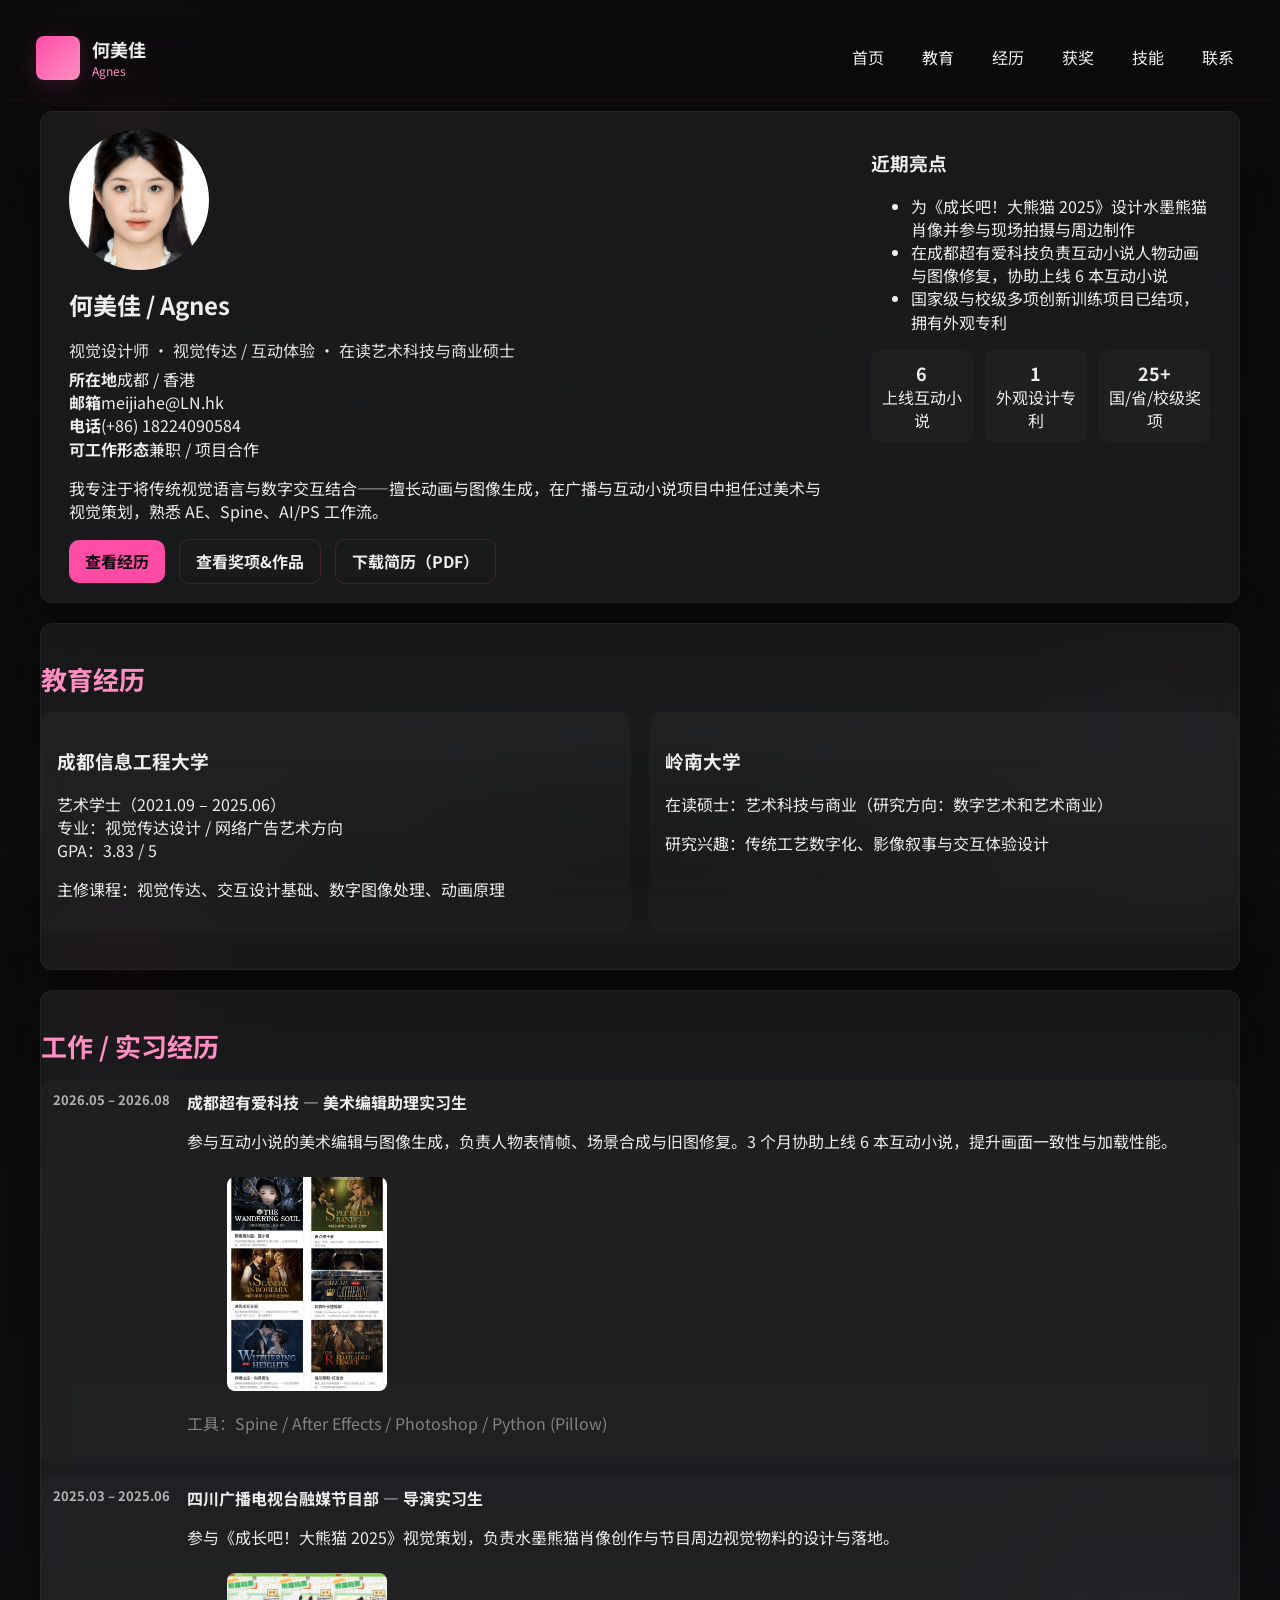
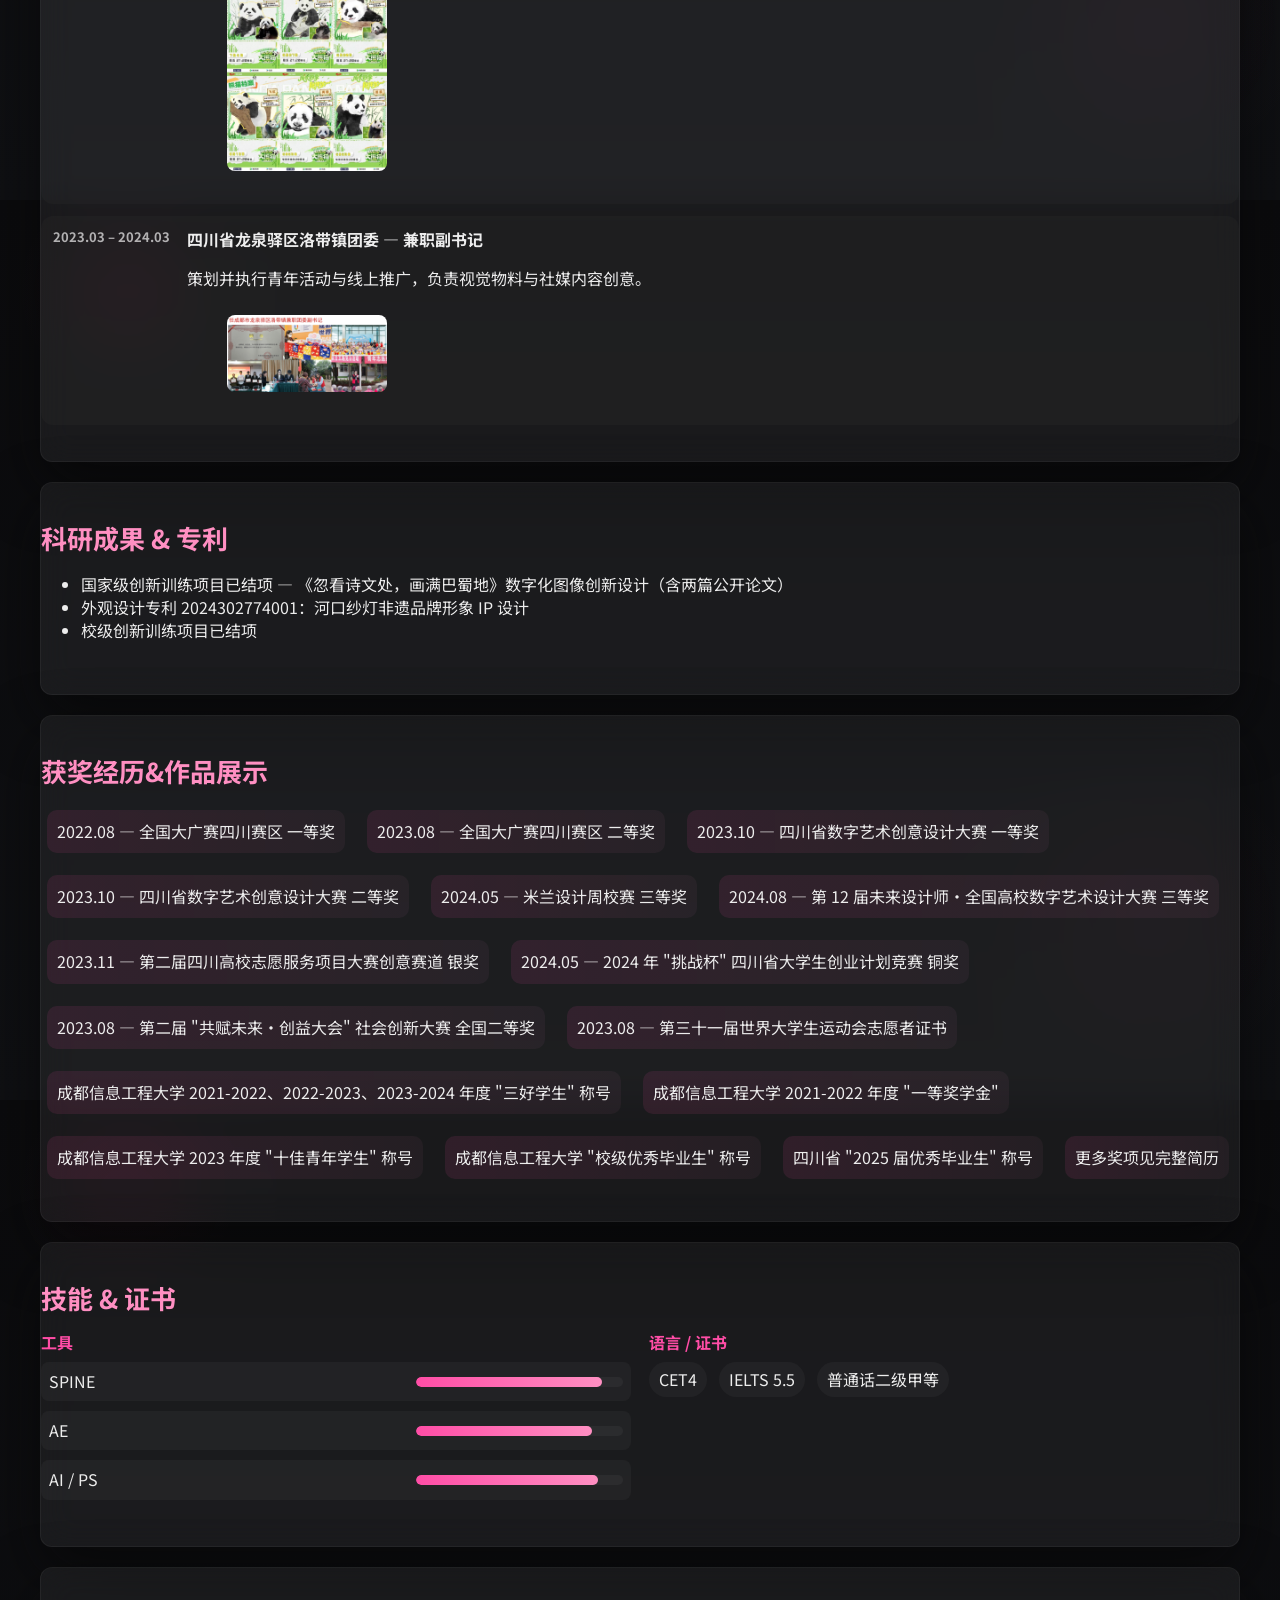
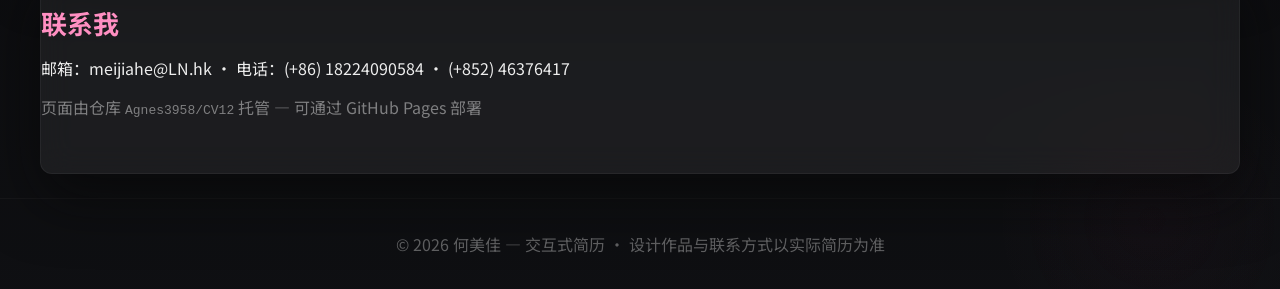
==== commit 9ca99684: "Update index.html" ====
--- a/index.html
+++ b/index.html
@@ -26,28 +26,27 @@
       </ul>
     </nav>
   </header>
-
   <main>
     <!-- HERO / PROFILE -->
-    <section id="hero" class="hero container">
+    <section id="hero" class="hero container reveal">
       <div class="hero-left profile-card">
         <div class="avatar-wrap">
-        <picture> <source srcset="assets/images/IMG_1559.JPG" type="image/jpeg"> <img src="assets/images/IMG_1559.JPG" alt="何美佳 头像" style="width:140px;height:140px;object-fit:cover;border-radius:12px;display:block;" loading="lazy"> </picture>  
+        <!-- ✅ 修改头像：改为圆形，保留原图路径，增加preview-img类支持点击放大 -->
+        <picture> 
+          <source srcset="assets/images/IMG_1559.JPG" type="image/jpeg"> 
+          <img class="preview-img" src="assets/images/IMG_1559.JPG" alt="何美佳 头像" style="width:140px;height:140px;object-fit:cover;border-radius:50%;display:block;" loading="lazy"> 
+        </picture>  
         </div>
-
         <div class="profile-info">
           <h1 class="reveal-hero">何美佳 <span class="eng">/ Agnes</span></h1>
           <p class="lead">视觉设计师 · 视觉传达 / 互动体验 · 在读艺术科技与商业硕士</p>
-
           <div class="quick-facts">
             <div><strong>所在地</strong><span>成都 / 香港</span></div>
             <div><strong>邮箱</strong><span>meijiahe@LN.hk</span></div>
             <div><strong>电话</strong><span>(+86) 18224090584</span></div>
             <div><strong>可工作形态</strong><span>兼职 / 项目合作</span></div>
           </div>
-
           <p class="summary">我专注于将传统视觉语言与数字交互结合——擅长动画与图像生成，在广播与互动小说项目中担任过美术与视觉策划，熟悉 AE、Spine、AI/PS 工作流。</p>
-
           <div class="cta">
             <a href="#experience" class="btn">查看经历</a>
             <a href="#awards" class="btn btn-ghost">查看奖项&作品</a>
@@ -55,7 +54,6 @@
           </div>
         </div>
       </div>
-
       <div class="hero-right highlights">
         <div class="highlight-card">
           <h3>近期亮点</h3>
@@ -65,7 +63,6 @@
             <li>国家级与校级多项创新训练项目已结项，拥有外观专利</li>
           </ul>
         </div>
-
         <div class="metrics">
           <div class="metric"><div class="num">6</div><div class="label">上线互动小说</div></div>
           <div class="metric"><div class="num">1</div><div class="label">外观设计专利</div></div>
@@ -73,7 +70,6 @@
         </div>
       </div>
     </section>
-
     <!-- Education -->
     <section id="education" class="section container reveal">
       <h2>教育经历</h2>
@@ -83,15 +79,13 @@
           <p>艺术学士（2021.09 – 2025.06）<br>专业：视觉传达设计 / 网络广告艺术方向<br>GPA：3.83 / 5</p>
           <p>主修课程：视觉传达、交互设计基础、数字图像处理、动画原理</p>
         </article>
-
         <article class="card">
           <h3>岭南大学</h3>
-          <p>在读 硕士：艺术科技与商业（研究方向：数字图像与品牌叙事）</p>
+          <p>在读硕士：艺术科技与商业（研究方向：数字艺术和艺术商业）</p>
           <p>研究兴趣：传统工艺数字化、影像叙事与交互体验设计</p>
         </article>
       </div>
     </section>
-
     <!-- Experience -->
     <section id="experience" class="section container reveal">
       <h2>工作 / 实习经历</h2>
@@ -105,7 +99,6 @@
             <p class="muted">工具：Spine / After Effects / Photoshop / Python (Pillow)</p>
           </div>
         </div>
-
         <div class="timeline-item">
           <div class="time">2025.03 – 2025.06</div>
           <div class="content">
@@ -114,7 +107,6 @@
             <figure class="thumb"><img class="preview-img" src="assets/images/部分宣传图.JPG" alt="水墨熊猫展示图"></figure>
           </div>
         </div>
-
         <div class="timeline-item">
           <div class="time">2023.03 – 2024.03</div>
           <div class="content">
@@ -125,7 +117,6 @@
         </div>
       </div>
     </section>
-
     <!-- Research & Patents -->
     <section id="research" class="section container reveal">
       <h2>科研成果 & 专利</h2>
@@ -135,7 +126,6 @@
         <li>校级创新训练项目已结项</li>
       </ul>
     </section>
-
     <!-- Awards -->
     <section id="awards" class="section container reveal">
       <h2>获奖经历&作品展示</h2>
@@ -153,12 +143,11 @@
         <div class="award" data-img="assets/images/awards/awards-2021-2022三好学生.jpg" tabindex="0"> 成都信息工程大学 2021-2022、2022-2023、2023-2024 年度 "三好学生" 称号 <div class="award-tooltip" aria-hidden="true"><img src="" alt="三好学生 证书" loading="lazy"></div> </div> 
         <div class="award" data-img="assets/images/awards/awards-2021-2022一等奖学金.jpg" tabindex="0"> 成都信息工程大学 2021-2022 年度 "一等奖学金" <div class="award-tooltip" aria-hidden="true"><img src="" alt="一等奖学金 证书" loading="lazy"></div> </div> 
         <div class="award" data-img="assets/images/awards/awards-青春榜样.jpg" tabindex="0"> 成都信息工程大学 2023 年度 "十佳青年学生" 称号 <div class="award-tooltip" aria-hidden="true"><img src="" alt="十佳青年学生" loading="lazy"></div> </div> 
-        <div class="award" data-img="assets/images/awards/校级优秀毕业生.jpg" tabindex="0"> 成都信息工程大学 "校级优秀毕业生" 称号 <div class="award-tooltip" aria-hidden="true"><img src="" alt="校级优秀毕业生" loading="lazy"></div> </div> 
+        <div class="award" data-img="assets/images/awards/awards-校级优秀毕业生.jpg" tabindex="0"> 成都信息工程大学 "校级优秀毕业生" 称号 <div class="award-tooltip" aria-hidden="true"><img src="" alt="校级优秀毕业生" loading="lazy"></div> </div> 
         <div class="award" data-img="assets/images/awards/awards-四川省优秀大学毕业生.jpg" tabindex="0"> 四川省 "2025 届优秀毕业生" 称号 <div class="award-tooltip" aria-hidden="true"><img src="" alt="四川省优秀毕业生" loading="lazy"></div> </div> 
         <div class="award">更多奖项见完整简历</div> </div>
       </div>
     </section>
-
     <!-- Skills -->
     <section id="skills" class="section container reveal">
       <h2>技能 & 证书</h2>
@@ -171,7 +160,6 @@
             <div class="skill-item">AI / PS <div class="bar" data-value="88"></div></div>
           </div>
         </div>
-
         <div class="skill">
           <div class="skill-header"><span>语言 / 证书</span></div>
           <div class="skill-list tags">
@@ -182,7 +170,6 @@
         </div>
       </div>
     </section>
-
     <!-- Contact -->
     <section id="contact" class="section container reveal">
       <h2>联系我</h2>
@@ -190,11 +177,9 @@
       <p class="muted">页面由仓库 <code>Agnes3958/CV12</code> 托管 — 可通过 GitHub Pages 部署</p>
     </section>
   </main>
-
   <footer class="site-footer">
     <p>© 2026 何美佳 — 交互式简历 · 设计作品与联系方式以实际简历为准</p>
   </footer>
-
   <script src="js/main.js"></script>
   <!-- 图片放大弹窗 -->
 <div class="image-modal">
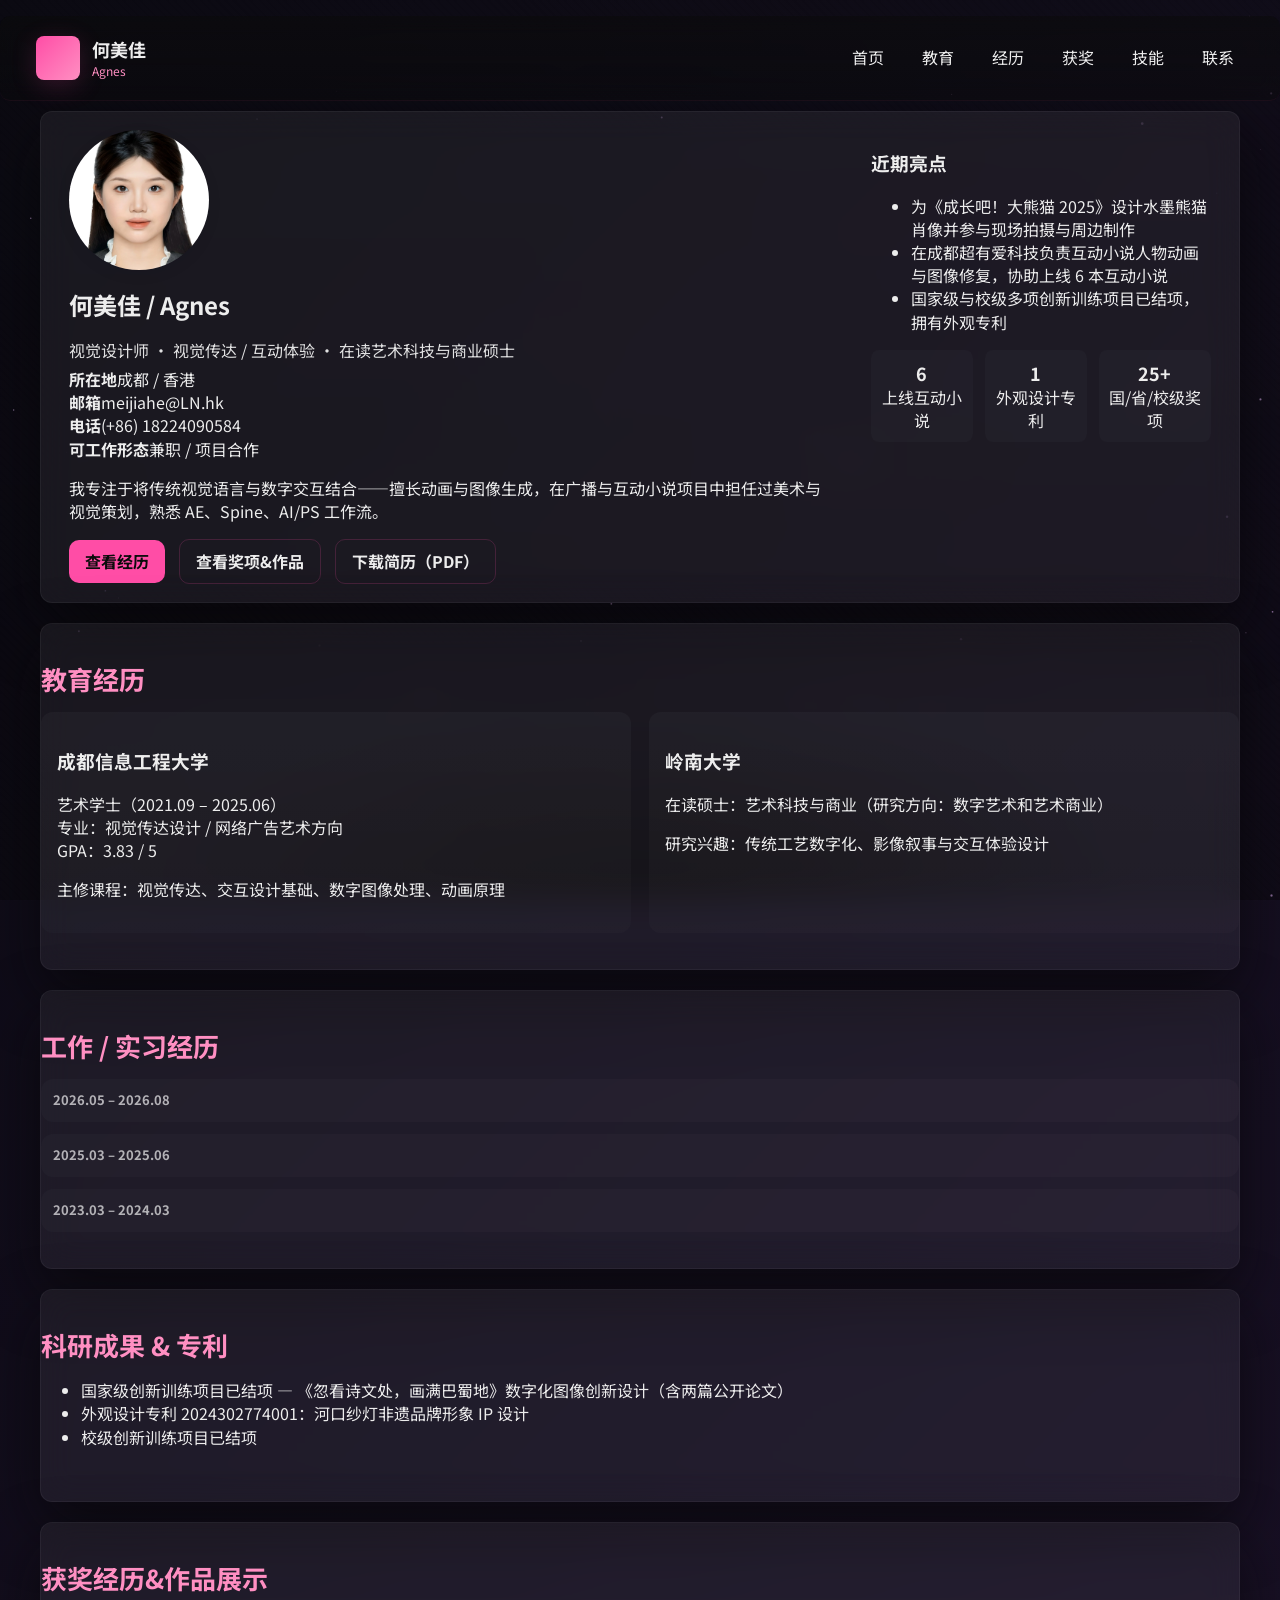
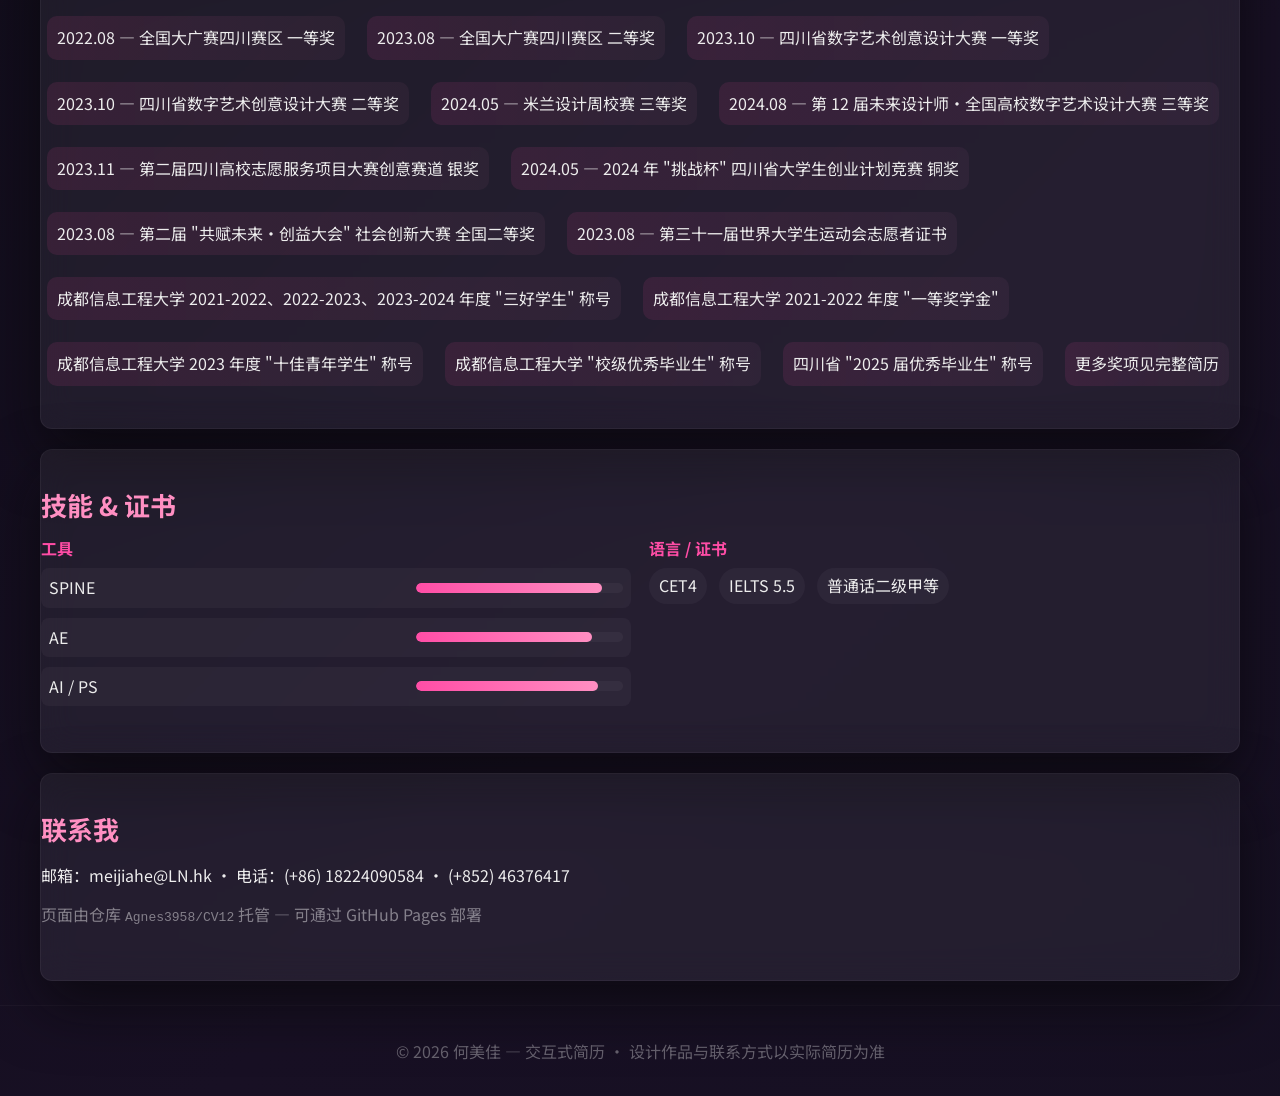
==== commit ebd85066: "git push" ====
--- a/index.html
+++ b/index.html
@@ -180,11 +180,12 @@
   <footer class="site-footer">
     <p>© 2026 何美佳 — 交互式简历 · 设计作品与联系方式以实际简历为准</p>
   </footer>
-  <script src="js/main.js"></script>
-  <!-- 图片放大弹窗 -->
+    <!-- 图片放大弹窗 -->
 <div class="image-modal">
   <span class="modal-close">&times;</span>
   <img class="modal-img" src="" alt="大图预览">
 </div>
+
+  <script src="js/main.js"></script>
 </body>
 </html>
--- a/css/styles.css
+++ b/css/styles.css
@@ -130,9 +130,79 @@
   box-shadow:0 12px 36px rgba(0,0,0,0.45);
   border:1px solid rgba(255,255,255,0.04);
 }
- /* timeline: CSS-driven expand/collapse / .timeline-item .content{ max-height: 0; overflow: hidden; transition: max-height 420ms ease, padding 320ms ease; padding-top: 0; padding-bottom: 0; } .timeline-item .content.expanded{ max-height: 1200px; / 根据内容可调 */ padding-top: 10px; padding-bottom: 10px; }
-.avatar-img{ width:140px; height:140px; border-radius:12px; object-fit:cover; /* 裁切并保持不变形 */ display:block; box-shadow:0 12px 36px rgba(0,0,0,0.45); border:1px solid rgba(255,255,255,0.04); }
-/* Award hover tooltip (basic) */ .award{ position:relative; cursor:default; display:inline-block; margin:6px; } .award-tooltip{ position:absolute; left:50%; bottom:calc(100% + 10px); transform:translateX(-50%); width:320px; max-width:90vw; background:#0b0b0d; border-radius:10px; padding:8px; box-shadow:0 12px 40px rgba(0,0,0,0.6); border:1px solid rgba(255,255,255,0.04); opacity:0; pointer-events:none; transition:opacity 180ms ease, transform 180ms ease; z-index:60; } .award-tooltip img{ width:100%; height:auto; display:block; border-radius:6px; object-fit:cover; } .award:hover .award-tooltip, .award:focus-within .award-tooltip, .award:focus .award-tooltip{ opacity:1; pointer-events:auto; transform:translateX(-50%) translateY(-6px); } @media(max-width:700px){ .award-tooltip{ position:fixed; left:50%; bottom:64px; transform:translateX(-50%); width:320px; max-width:92vw; } }
+ /* timeline: CSS-driven expand/collapse */
+.timeline-item .content {
+  max-height: 0;
+  overflow: hidden;
+  transition: max-height 420ms ease, padding 320ms ease;
+  padding-top: 0;
+  padding-bottom: 0;
+}
+.timeline-item .content.expanded {
+  max-height: 1200px; /* 根据内容可调 */
+  padding-top: 10px;
+  padding-bottom: 10px;
+}
+
+.avatar-img {
+  width: 140px;
+  height: 140px;
+  border-radius: 12px;
+  object-fit: cover;
+  display: block;
+  box-shadow: 0 12px 36px rgba(0, 0, 0, 0.45);
+  border: 1px solid rgba(255, 255, 255, 0.04);
+}
+
+/* Award hover tooltip */
+.award {
+  position: relative;
+  cursor: default;
+  display: inline-block;
+  margin: 6px;
+}
+.award-tooltip {
+  position: absolute;
+  left: 50%;
+  bottom: calc(100% + 10px);
+  transform: translateX(-50%);
+  width: 320px;
+  max-width: 90vw;
+  background: #0b0b0d;
+  border-radius: 10px;
+  padding: 8px;
+  box-shadow: 0 12px 40px rgba(0, 0, 0, 0.6);
+  border: 1px solid rgba(255, 255, 255, 0.04);
+  opacity: 0;
+  pointer-events: none;
+  transition: opacity 180ms ease, transform 180ms ease;
+  z-index: 60;
+}
+.award-tooltip img {
+  width: 100%;
+  height: auto;
+  display: block;
+  border-radius: 6px;
+  object-fit: cover;
+}
+.award:hover .award-tooltip,
+.award:focus-within .award-tooltip,
+.award:focus .award-tooltip {
+  opacity: 1;
+  pointer-events: auto;
+  transform: translateX(-50%) translateY(-6px);
+}
+@media (max-width: 700px) {
+  .award-tooltip {
+    position: fixed;
+    left: 50%;
+    bottom: 64px;
+    transform: translateX(-50%);
+    width: 320px;
+    max-width: 92vw;
+  }
+}
+
 /* 图片放大弹窗 */
 .image-modal {
   display: none; /* 默认隐藏 */
@@ -163,3 +233,122 @@
 .modal-close:hover {
   color: #ff88bb;
 }
+/* ========== 滚动渐入动画 ========== */
+.reveal {
+  opacity: 0;
+  transform: translateY(28px);
+  transition: opacity 0.65s ease-out, transform 0.65s ease-out;
+}
+.reveal.active {
+  opacity: 1;
+  transform: translateY(0);
+}
+
+/* ========== 头像hover效果 ========== */
+.avatar-wrap .preview-img {
+  transition: transform 0.32s ease, box-shadow 0.32s ease;
+  box-shadow: 0 4px 14px rgba(0,0,0,0.08);
+}
+.avatar-wrap .preview-img:hover {
+  transform: translateY(-5px);
+  box-shadow: 0 10px 24px rgba(0,0,0,0.14);
+}
+
+/* ========== 可点击预览图片样式 ========== */
+.preview-img {
+  cursor: zoom-in;
+  transition: opacity 0.28s ease;
+}
+.preview-img:hover {
+  opacity:0.86;
+}
+
+/* ========== 卡片hover微动效 ========== */
+.card, .timeline-item, .award {
+  transition: transform 0.28s ease, box-shadow 0.28s ease;
+}
+.card:hover, .timeline-item:hover {
+  transform: translateY(-2px);
+  box-shadow: 0 7px 18px rgba(0,0,0,0.07);
+}
+
+/* ========== 📱 移动端自适应布局 ========== */
+@media (max-width:768px) {
+  .hero {
+    flex-direction: column;
+  }
+  .hero-left, .hero-right {
+    width: 100%;
+  }
+  .grid-2 {
+    grid-template-columns: 1fr;
+  }
+  .nav-links {
+    gap: 0.6rem;
+    font-size:0.85rem;
+  }
+  .avatar-wrap .preview-img {
+    width:120px !important;
+    height:120px !important;
+  }
+  h2 {
+    font-size:1.4rem;
+  }
+}
+/* ========== 混合增强动画 CSS ========== */
+body {
+  background: linear-gradient(-45deg, #050508, #120f1f, #181024, #0b0a13);
+  background-size: 400% 400%;
+  animation: gradientFlow 16s ease infinite;
+}
+@keyframes gradientFlow {
+  0% { background-position: 0% 50%; }
+  50% { background-position: 100% 50%; }
+  100% { background-position: 0% 50%; }
+}
+
+#particleCanvas {
+  position: fixed;
+  top: 0;
+  left: 0;
+  width: 100vw;
+  height: 100vh;
+  pointer-events: none;
+  z-index: -1;
+}
+
+main, header {
+  position: relative;
+  z-index: 1;
+}
+
+.highlight-card, .metric {
+  transform: translateY(0);
+  transition: all 0.35s ease;
+}
+.highlight-card:hover {
+  transform: translateY(-4px) scale(1.01);
+  box-shadow: 0 0 20px rgba(236, 140, 200, 0.25), 0 0 40px rgba(150, 100, 220, 0.12);
+}
+
+.reveal-animate {
+  opacity: 0;
+  transform: translateY(30px);
+  transition: opacity 0.7s ease, transform 0.7s ease;
+}
+.reveal-animate.active {
+  opacity: 1;
+  transform: translateY(0);
+}
+
+header {
+  transition: backdrop-filter 0.4s ease, background 0.4s ease;
+}
+header.scrolled {
+  background: rgba(12, 10, 20, 0.7);
+  backdrop-filter: blur(10px);
+}
+
+.metric .num {
+  display: inline-block;
+}
